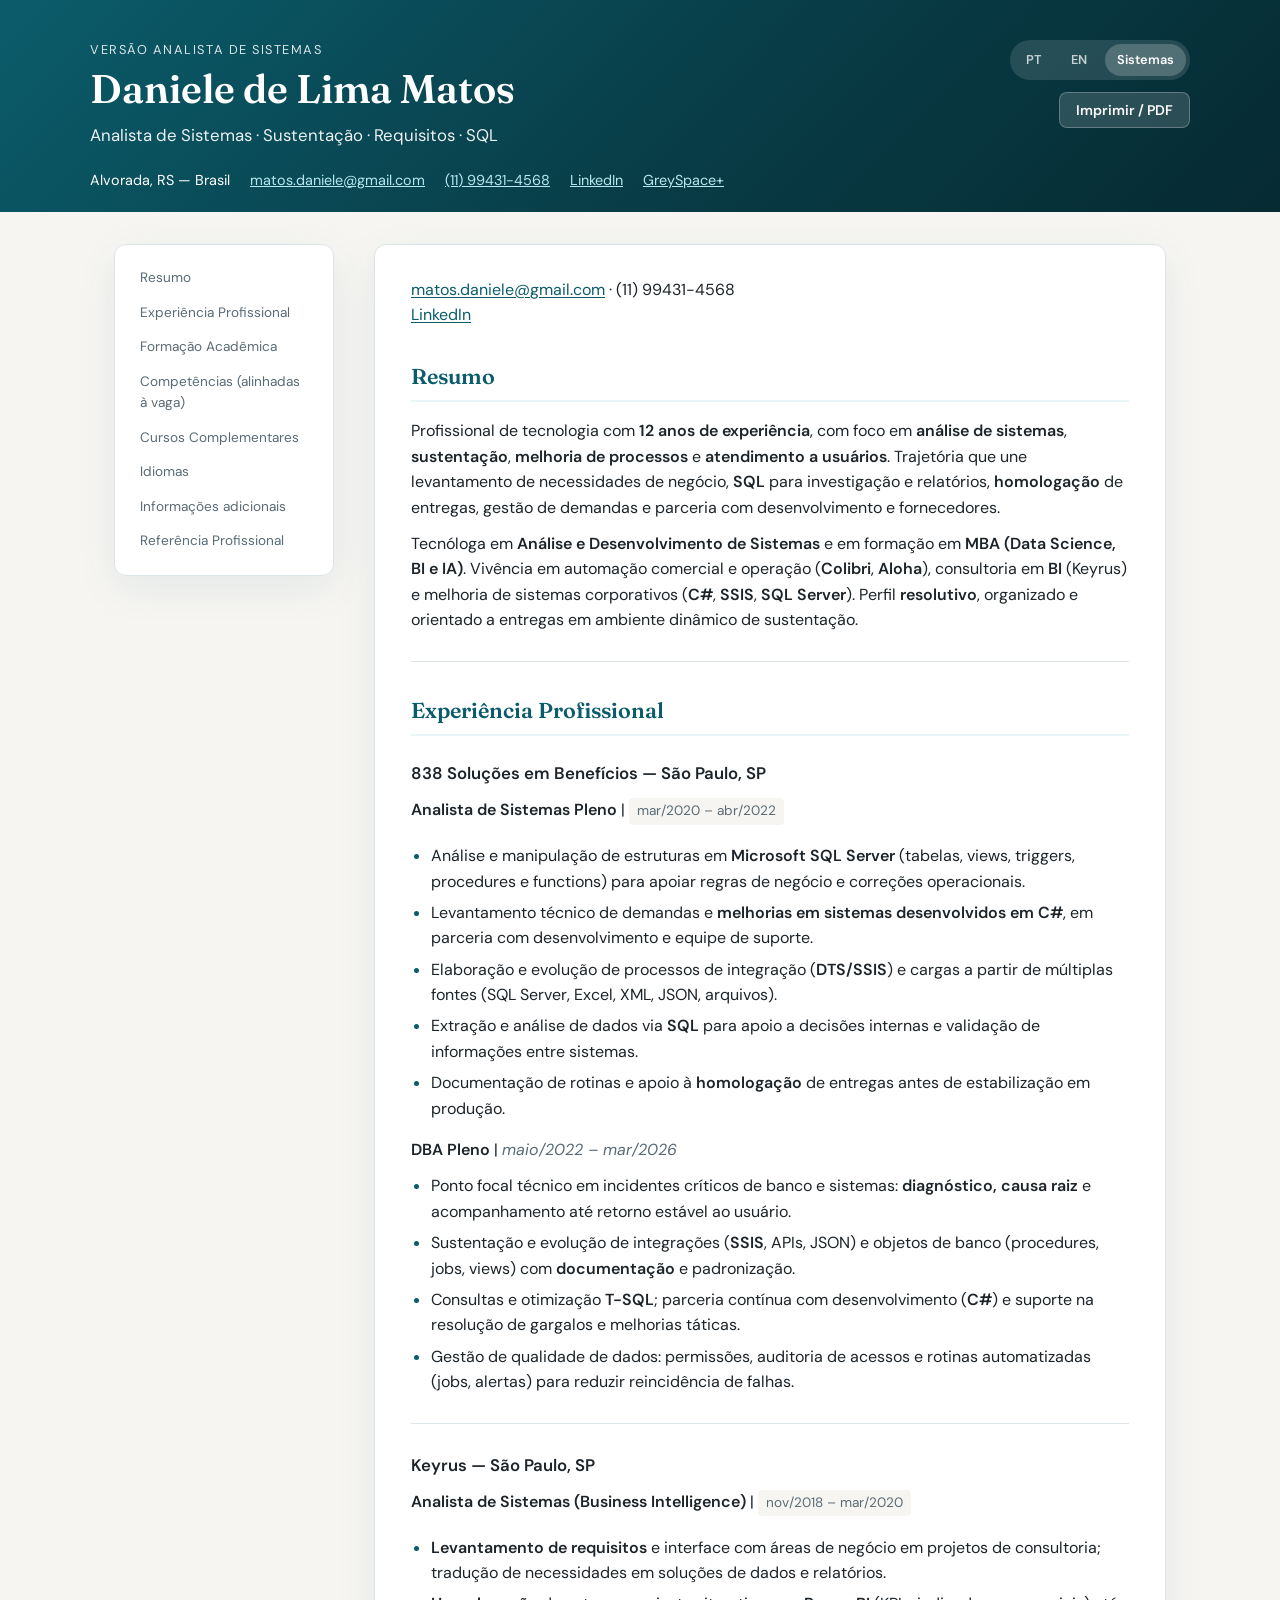
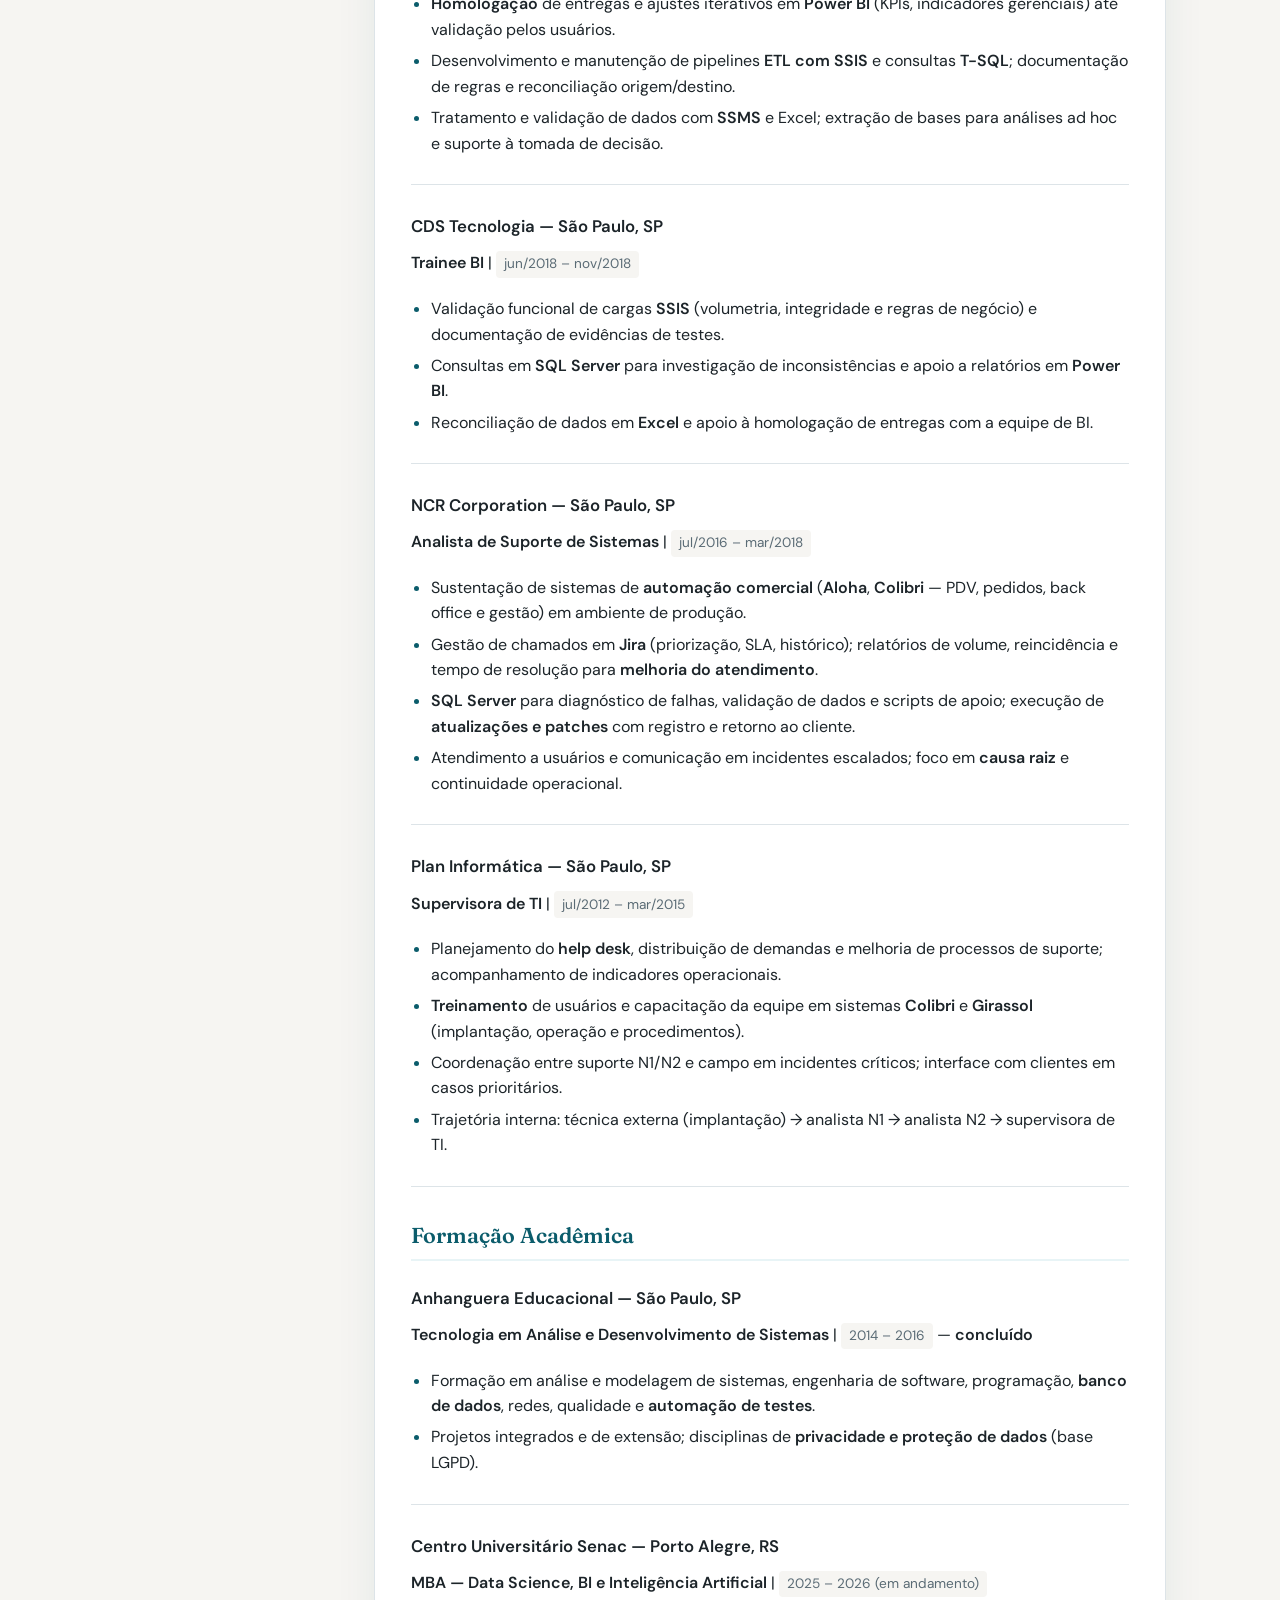
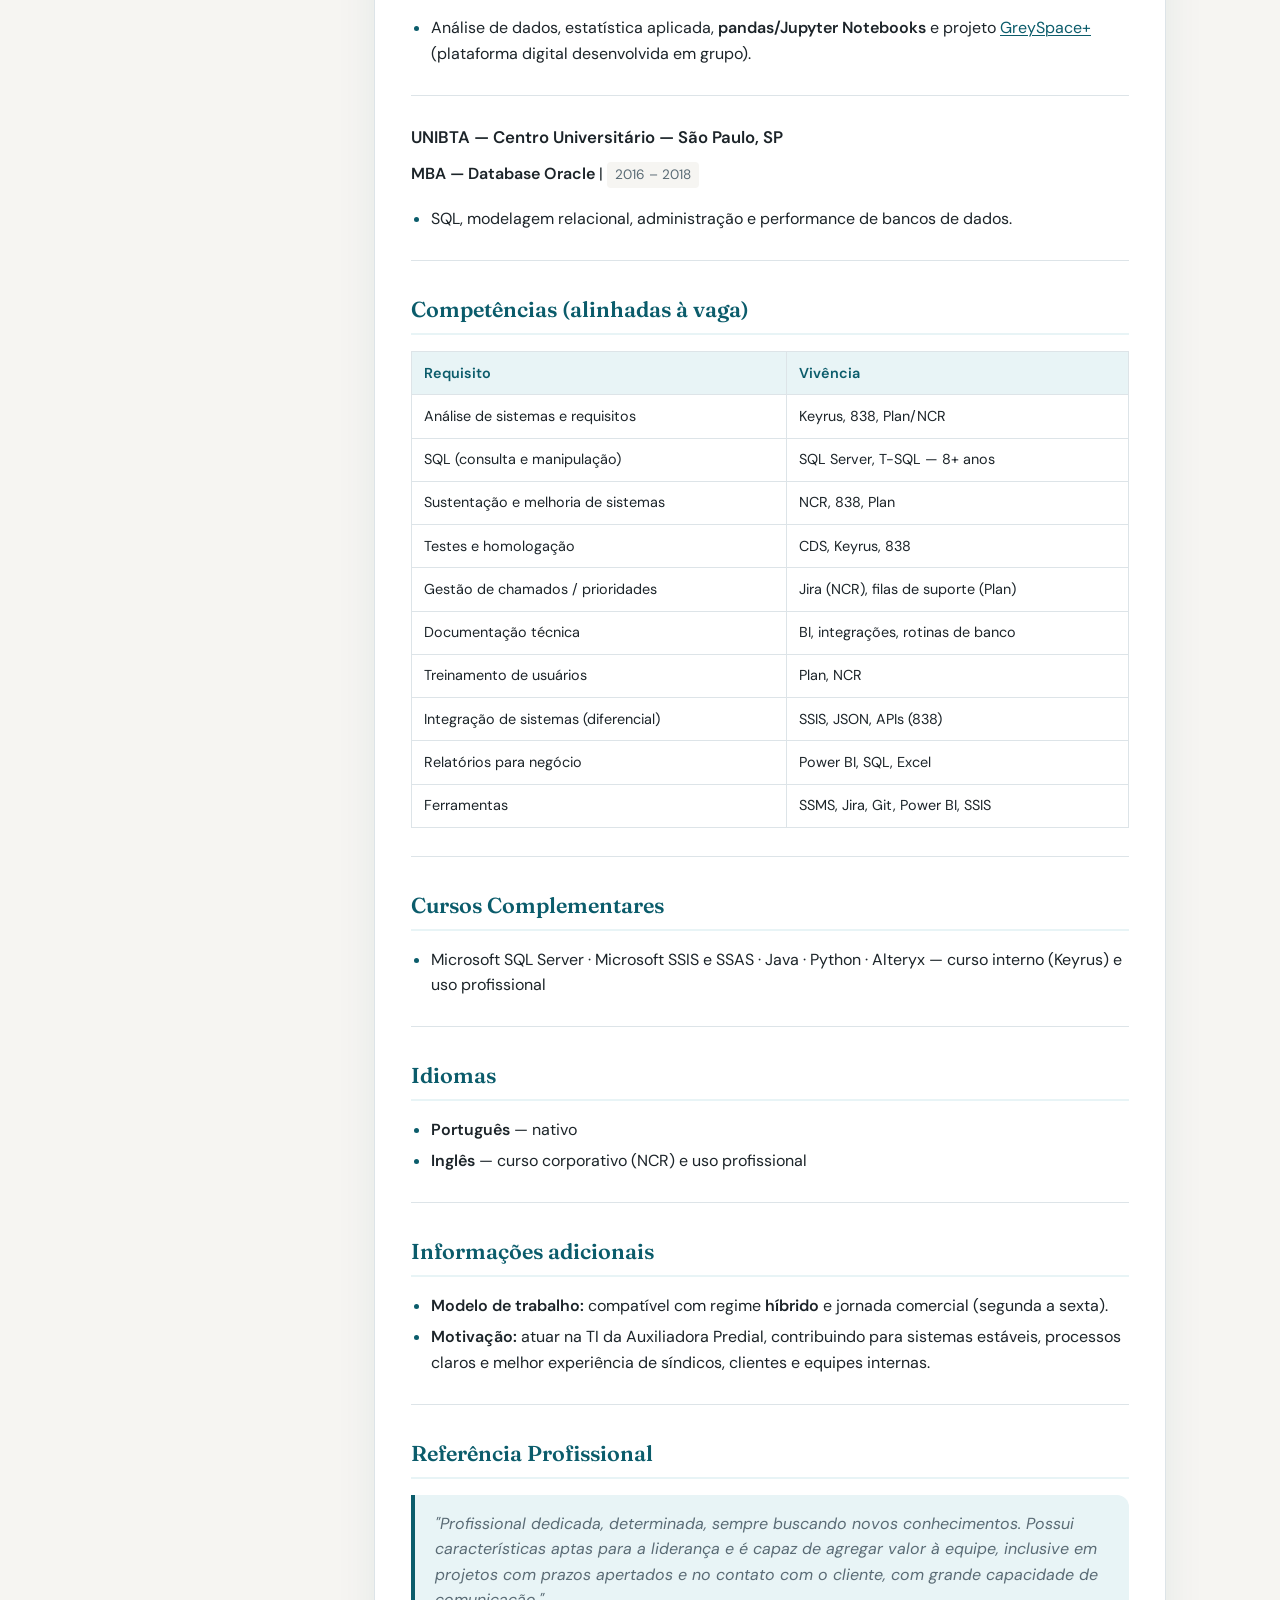
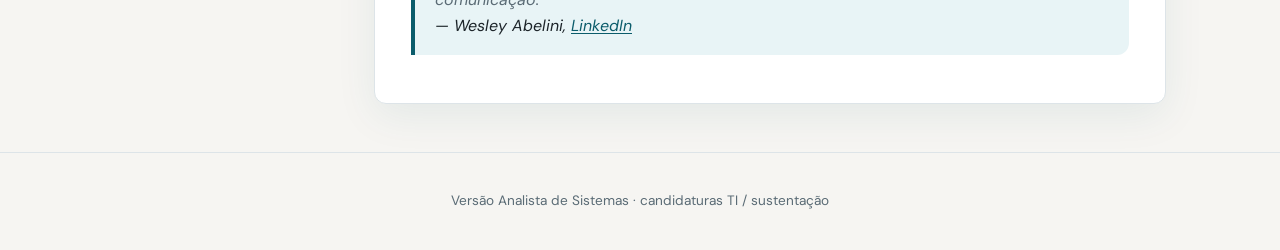
==== analista-sistemas.html @ 47ffbc50 "alteração pasta index.html" ====
<!DOCTYPE html>
<html lang="pt-BR">
<head>
  <meta charset="utf-8">
  <meta name="viewport" content="width=device-width, initial-scale=1">
  <meta name="description" content="Currículo focado em Analista de Sistemas — Daniele de Lima Matos.">
  <title>Daniele de Lima Matos — Analista de Sistemas</title>
  <link rel="preconnect" href="https://fonts.googleapis.com">
  <link rel="preconnect" href="https://fonts.gstatic.com" crossorigin>
  <link href="https://fonts.googleapis.com/css2?family=DM+Sans:ital,opsz,wght@0,9..40,400;0,9..40,500;0,9..40,600;0,9..40,700;1,9..40,400&family=Fraunces:opsz,wght@9..144,600&display=swap" rel="stylesheet">
  <link rel="stylesheet" href="css/style.css">
</head>
<body>
  <a class="skip-link" href="#conteudo">Ir para o conteúdo</a>

  <header class="site-header">
    <div class="header-inner">
      <div class="brand">
        <p class="eyebrow">Versão Analista de Sistemas</p>
        <h1 class="name">Daniele de Lima Matos</h1>
        <p class="tagline">Analista de Sistemas · Sustentação · Requisitos · SQL</p>
      </div>
      <div class="header-actions">
        <nav class="lang-nav" aria-label="Idioma">
          <a href="index.html" class="lang-link ">PT</a>
          <a href="en.html" class="lang-link ">EN</a>
          <a href="analista-sistemas.html" class="lang-link is-active">Sistemas</a>
        </nav>
        <button type="button" class="btn btn-ghost" onclick="window.print()" aria-label="Imprimir currículo">
          Imprimir / PDF
        </button>
      </div>
    </div>
    <div class="contact-bar">
      <span>Alvorada, RS — Brasil</span>
      <a href="mailto:matos.daniele@gmail.com">matos.daniele@gmail.com</a>
      <a href="tel:+5511994314568">(11) 99431-4568</a>
      <a href="https://www.linkedin.com/in/daniele-de-lima-matos/" target="_blank" rel="noopener noreferrer">LinkedIn</a>
      <a href="https://greyspaceplus.com.br/" target="_blank" rel="noopener noreferrer">GreySpace+</a>
    </div>
  </header>

  <div class="layout">
    <aside class="sidebar" aria-label="Índice">
      <nav class="toc" id="toc"></nav>
    </aside>
    <main id="conteudo" class="content prose">
<a href="mailto:matos.daniele@gmail.com"><span>matos.daniele@gmail.com</span></a> · (11) 99431-4568<br />
<a href="https://www.linkedin.com/in/daniele-de-lima-matos/">LinkedIn</a></p>
<h2 id="resumo">Resumo</h2>
<p>Profissional de tecnologia com <strong>12 anos de experiência</strong>, com foco em <strong>análise de sistemas</strong>, <strong>sustentação</strong>, <strong>melhoria de processos</strong> e <strong>atendimento a usuários</strong>. Trajetória que une levantamento de necessidades de negócio, <strong>SQL</strong> para investigação e relatórios, <strong>homologação</strong> de entregas, gestão de demandas e parceria com desenvolvimento e fornecedores.</p>
<p>Tecnóloga em <strong>Análise e Desenvolvimento de Sistemas</strong> e em formação em <strong>MBA (Data Science, BI e IA)</strong>. Vivência em automação comercial e operação (<strong>Colibri</strong>, <strong>Aloha</strong>), consultoria em <strong>BI</strong> (Keyrus) e melhoria de sistemas corporativos (<strong>C#</strong>, <strong>SSIS</strong>, <strong>SQL Server</strong>). Perfil <strong>resolutivo</strong>, organizado e orientado a entregas em ambiente dinâmico de sustentação.</p>
<hr />
<h2 id="experiência-profissional">Experiência Profissional</h2>
<h3 id="838-soluções-em-benefícios--são-paulo-sp">838 Soluções em Benefícios — São Paulo, SP</h3>
<p><strong>Analista de Sistemas Pleno</strong> | <em>mar/2020 – abr/2022</em></p>
<ul>
<li>Análise e manipulação de estruturas em <strong>Microsoft SQL Server</strong> (tabelas, views, triggers, procedures e functions) para apoiar regras de negócio e correções operacionais.</li>
<li>Levantamento técnico de demandas e <strong>melhorias em sistemas desenvolvidos em C#</strong>, em parceria com desenvolvimento e equipe de suporte.</li>
<li>Elaboração e evolução de processos de integração (<strong>DTS/SSIS</strong>) e cargas a partir de múltiplas fontes (SQL Server, Excel, XML, JSON, arquivos).</li>
<li>Extração e análise de dados via <strong>SQL</strong> para apoio a decisões internas e validação de informações entre sistemas.</li>
<li>Documentação de rotinas e apoio à <strong>homologação</strong> de entregas antes de estabilização em produção.</li>
</ul>
<p><strong>DBA Pleno</strong> | <em>maio/2022 – mar/2026</em></p>
<ul>
<li>Ponto focal técnico em incidentes críticos de banco e sistemas: <strong>diagnóstico, causa raiz</strong> e acompanhamento até retorno estável ao usuário.</li>
<li>Sustentação e evolução de integrações (<strong>SSIS</strong>, APIs, JSON) e objetos de banco (procedures, jobs, views) com <strong>documentação</strong> e padronização.</li>
<li>Consultas e otimização <strong>T-SQL</strong>; parceria contínua com desenvolvimento (<strong>C#</strong>) e suporte na resolução de gargalos e melhorias táticas.</li>
<li>Gestão de qualidade de dados: permissões, auditoria de acessos e rotinas automatizadas (jobs, alertas) para reduzir reincidência de falhas.</li>
</ul>
<hr />
<h3 id="keyrus--são-paulo-sp">Keyrus — São Paulo, SP</h3>
<p><strong>Analista de Sistemas (Business Intelligence)</strong> | <em>nov/2018 – mar/2020</em></p>
<ul>
<li><strong>Levantamento de requisitos</strong> e interface com áreas de negócio em projetos de consultoria; tradução de necessidades em soluções de dados e relatórios.</li>
<li><strong>Homologação</strong> de entregas e ajustes iterativos em <strong>Power BI</strong> (KPIs, indicadores gerenciais) até validação pelos usuários.</li>
<li>Desenvolvimento e manutenção de pipelines <strong>ETL com SSIS</strong> e consultas <strong>T-SQL</strong>; documentação de regras e reconciliação origem/destino.</li>
<li>Tratamento e validação de dados com <strong>SSMS</strong> e Excel; extração de bases para análises ad hoc e suporte à tomada de decisão.</li>
</ul>
<hr />
<h3 id="cds-tecnologia--são-paulo-sp">CDS Tecnologia — São Paulo, SP</h3>
<p><strong>Trainee BI</strong> | <em>jun/2018 – nov/2018</em></p>
<ul>
<li>Validação funcional de cargas <strong>SSIS</strong> (volumetria, integridade e regras de negócio) e documentação de evidências de testes.</li>
<li>Consultas em <strong>SQL Server</strong> para investigação de inconsistências e apoio a relatórios em <strong>Power BI</strong>.</li>
<li>Reconciliação de dados em <strong>Excel</strong> e apoio à homologação de entregas com a equipe de BI.</li>
</ul>
<hr />
<h3 id="ncr-corporation--são-paulo-sp">NCR Corporation — São Paulo, SP</h3>
<p><strong>Analista de Suporte de Sistemas</strong> | <em>jul/2016 – mar/2018</em></p>
<ul>
<li>Sustentação de sistemas de <strong>automação comercial</strong> (<strong>Aloha</strong>, <strong>Colibri</strong> — PDV, pedidos, back office e gestão) em ambiente de produção.</li>
<li>Gestão de chamados em <strong>Jira</strong> (priorização, SLA, histórico); relatórios de volume, reincidência e tempo de resolução para <strong>melhoria do atendimento</strong>.</li>
<li><strong>SQL Server</strong> para diagnóstico de falhas, validação de dados e scripts de apoio; execução de <strong>atualizações e patches</strong> com registro e retorno ao cliente.</li>
<li>Atendimento a usuários e comunicação em incidentes escalados; foco em <strong>causa raiz</strong> e continuidade operacional.</li>
</ul>
<hr />
<h3 id="plan-informática--são-paulo-sp">Plan Informática — São Paulo, SP</h3>
<p><strong>Supervisora de TI</strong> | <em>jul/2012 – mar/2015</em></p>
<ul>
<li>Planejamento do <strong>help desk</strong>, distribuição de demandas e melhoria de processos de suporte; acompanhamento de indicadores operacionais.</li>
<li><strong>Treinamento</strong> de usuários e capacitação da equipe em sistemas <strong>Colibri</strong> e <strong>Girassol</strong> (implantação, operação e procedimentos).</li>
<li>Coordenação entre suporte N1/N2 e campo em incidentes críticos; interface com clientes em casos prioritários.</li>
<li>Trajetória interna: técnica externa (implantação) → analista N1 → analista N2 → supervisora de TI.</li>
</ul>
<hr />
<h2 id="formação-acadêmica">Formação Acadêmica</h2>
<h3 id="anhanguera-educacional--são-paulo-sp">Anhanguera Educacional — São Paulo, SP</h3>
<p><strong>Tecnologia em Análise e Desenvolvimento de Sistemas</strong> | <em>2014 – 2016</em> — <strong>concluído</strong></p>
<ul>
<li>Formação em análise e modelagem de sistemas, engenharia de software, programação, <strong>banco de dados</strong>, redes, qualidade e <strong>automação de testes</strong>.</li>
<li>Projetos integrados e de extensão; disciplinas de <strong>privacidade e proteção de dados</strong> (base LGPD).</li>
</ul>
<hr />
<h3 id="centro-universitário-senac--porto-alegre-rs">Centro Universitário Senac — Porto Alegre, RS</h3>
<p><strong>MBA — Data Science, BI e Inteligência Artificial</strong> | <em>2025 – 2026 (em andamento)</em></p>
<ul>
<li>Análise de dados, estatística aplicada, <strong>pandas/Jupyter Notebooks</strong> e projeto <a href="https://greyspaceplus.com.br/">GreySpace+</a> (plataforma digital desenvolvida em grupo).</li>
</ul>
<hr />
<h3 id="unibta--centro-universitário--são-paulo-sp">UNIBTA — Centro Universitário — São Paulo, SP</h3>
<p><strong>MBA — Database Oracle</strong> | <em>2016 – 2018</em></p>
<ul>
<li>SQL, modelagem relacional, administração e performance de bancos de dados.</li>
</ul>
<hr />
<h2 id="competências-alinhadas-à-vaga">Competências (alinhadas à vaga)</h2>
<table>
<thead>
<tr>
<th>Requisito</th>
<th>Vivência</th>
</tr>
</thead>
<tbody>
<tr>
<td>Análise de sistemas e requisitos</td>
<td>Keyrus, 838, Plan/NCR</td>
</tr>
<tr>
<td>SQL (consulta e manipulação)</td>
<td>SQL Server, T-SQL — 8+ anos</td>
</tr>
<tr>
<td>Sustentação e melhoria de sistemas</td>
<td>NCR, 838, Plan</td>
</tr>
<tr>
<td>Testes e homologação</td>
<td>CDS, Keyrus, 838</td>
</tr>
<tr>
<td>Gestão de chamados / prioridades</td>
<td>Jira (NCR), filas de suporte (Plan)</td>
</tr>
<tr>
<td>Documentação técnica</td>
<td>BI, integrações, rotinas de banco</td>
</tr>
<tr>
<td>Treinamento de usuários</td>
<td>Plan, NCR</td>
</tr>
<tr>
<td>Integração de sistemas (diferencial)</td>
<td>SSIS, JSON, APIs (838)</td>
</tr>
<tr>
<td>Relatórios para negócio</td>
<td>Power BI, SQL, Excel</td>
</tr>
<tr>
<td>Ferramentas</td>
<td>SSMS, Jira, Git, Power BI, SSIS</td>
</tr>
</tbody>
</table>
<hr />
<h2 id="cursos-complementares">Cursos Complementares</h2>
<ul>
<li>Microsoft SQL Server · Microsoft SSIS e SSAS · Java · Python · Alteryx — curso interno (Keyrus) e uso profissional</li>
</ul>
<hr />
<h2 id="idiomas">Idiomas</h2>
<ul>
<li><strong>Português</strong> — nativo</li>
<li><strong>Inglês</strong> — curso corporativo (NCR) e uso profissional</li>
</ul>
<hr />
<h2 id="informações-adicionais">Informações adicionais</h2>
<ul>
<li><strong>Modelo de trabalho:</strong> compatível com regime <strong>híbrido</strong> e jornada comercial (segunda a sexta).</li>
<li><strong>Motivação:</strong> atuar na TI da Auxiliadora Predial, contribuindo para sistemas estáveis, processos claros e melhor experiência de síndicos, clientes e equipes internas.</li>
</ul>
<hr />
<h2 id="referência-profissional">Referência Profissional</h2>
<blockquote>
<p><em>"Profissional dedicada, determinada, sempre buscando novos conhecimentos. Possui características aptas para a liderança e é capaz de agregar valor à equipe, inclusive em projetos com prazos apertados e no contato com o cliente, com grande capacidade de comunicação."</em><br />
— Wesley Abelini, <a href="https://www.linkedin.com/in/wesley-abelini-26553429">LinkedIn</a></p>
</blockquote>
    </main>
  </div>

  <footer class="site-footer">
    <p>Versão Analista de Sistemas · candidaturas TI / sustentação</p>
  </footer>

  <script src="js/site.js"></script>
</body>
</html>
---- css/style.css ----
:root {
  --bg: #f6f5f2;
  --surface: #ffffff;
  --text: #1c2429;
  --muted: #5a6b75;
  --accent: #0b5c6b;
  --accent-soft: #e8f4f6;
  --border: #dde4e8;
  --shadow: 0 12px 40px rgba(11, 92, 107, 0.08);
  --radius: 12px;
  --font: "DM Sans", system-ui, sans-serif;
  --font-display: "Fraunces", Georgia, serif;
}

*,
*::before,
*::after {
  box-sizing: border-box;
}

html {
  scroll-behavior: smooth;
}

body {
  margin: 0;
  font-family: var(--font);
  font-size: 1rem;
  line-height: 1.6;
  color: var(--text);
  background: var(--bg);
}

.skip-link {
  position: absolute;
  left: -9999px;
  top: 0;
  z-index: 100;
  padding: 0.5rem 1rem;
  background: var(--accent);
  color: #fff;
}

.skip-link:focus {
  left: 0;
}

/* Header */
.site-header {
  background: linear-gradient(135deg, #0b5c6b 0%, #083d47 55%, #062a32 100%);
  color: #fff;
  padding: 2.5rem 1.5rem 1.25rem;
}

.header-inner {
  max-width: 1100px;
  margin: 0 auto;
  display: flex;
  flex-wrap: wrap;
  align-items: flex-start;
  justify-content: space-between;
  gap: 1.5rem;
}

.eyebrow {
  margin: 0 0 0.35rem;
  font-size: 0.8rem;
  letter-spacing: 0.12em;
  text-transform: uppercase;
  opacity: 0.85;
}

.name {
  font-family: var(--font-display);
  font-size: clamp(1.75rem, 4vw, 2.5rem);
  font-weight: 600;
  margin: 0;
  line-height: 1.15;
}

.tagline {
  margin: 0.6rem 0 0;
  font-size: 1.05rem;
  opacity: 0.92;
  max-width: 36rem;
}

.header-actions {
  display: flex;
  flex-direction: column;
  align-items: flex-end;
  gap: 0.75rem;
}

.lang-nav {
  display: flex;
  gap: 0.35rem;
  background: rgba(255, 255, 255, 0.12);
  padding: 0.25rem;
  border-radius: 999px;
}

.lang-link {
  color: #fff;
  text-decoration: none;
  font-size: 0.8rem;
  font-weight: 600;
  padding: 0.35rem 0.75rem;
  border-radius: 999px;
  opacity: 0.75;
}

.lang-link:hover,
.lang-link.is-active {
  opacity: 1;
  background: rgba(255, 255, 255, 0.2);
}

.btn {
  font-family: inherit;
  font-size: 0.875rem;
  font-weight: 600;
  cursor: pointer;
  border-radius: 8px;
  padding: 0.5rem 1rem;
  border: none;
}

.btn-ghost {
  background: rgba(255, 255, 255, 0.15);
  color: #fff;
  border: 1px solid rgba(255, 255, 255, 0.25);
}

.btn-ghost:hover {
  background: rgba(255, 255, 255, 0.25);
}

.contact-bar {
  max-width: 1100px;
  margin: 1.25rem auto 0;
  display: flex;
  flex-wrap: wrap;
  gap: 0.5rem 1.25rem;
  font-size: 0.9rem;
}

.contact-bar a {
  color: #b8e8ef;
}

.contact-bar a:hover {
  color: #fff;
}

/* Layout */
.layout {
  max-width: 1100px;
  margin: 0 auto;
  padding: 2rem 1.5rem 3rem;
  display: grid;
  grid-template-columns: 220px 1fr;
  gap: 2.5rem;
  align-items: start;
}

.sidebar {
  position: sticky;
  top: 1.5rem;
}

.toc {
  background: var(--surface);
  border: 1px solid var(--border);
  border-radius: var(--radius);
  padding: 1rem 0.75rem;
  box-shadow: var(--shadow);
}

.toc ul {
  list-style: none;
  margin: 0;
  padding: 0;
}

.toc li {
  margin: 0;
}

.toc a {
  display: block;
  padding: 0.4rem 0.65rem;
  color: var(--muted);
  text-decoration: none;
  font-size: 0.85rem;
  border-radius: 6px;
  border-left: 3px solid transparent;
}

.toc a:hover,
.toc a.is-active {
  color: var(--accent);
  background: var(--accent-soft);
  border-left-color: var(--accent);
}

/* Content from pandoc */
.content {
  background: var(--surface);
  border: 1px solid var(--border);
  border-radius: var(--radius);
  padding: 2rem 2.25rem;
  box-shadow: var(--shadow);
}

.prose > h1:first-child {
  display: none;
}

.prose h2 {
  font-family: var(--font-display);
  font-size: 1.35rem;
  font-weight: 600;
  color: var(--accent);
  margin: 2rem 0 1rem;
  padding-bottom: 0.35rem;
  border-bottom: 2px solid var(--accent-soft);
}

.prose h2:first-child {
  margin-top: 0;
}

.prose h3 {
  font-size: 1.05rem;
  font-weight: 600;
  margin: 1.5rem 0 0.5rem;
  color: var(--text);
}

.prose p {
  margin: 0.65rem 0;
  color: var(--text);
}

.prose strong {
  font-weight: 600;
  color: var(--text);
}

.prose em {
  color: var(--muted);
}

.prose ul {
  margin: 0.5rem 0 1rem;
  padding-left: 1.25rem;
}

.prose li {
  margin: 0.35rem 0;
}

.prose li::marker {
  color: var(--accent);
}

.prose hr {
  border: none;
  border-top: 1px solid var(--border);
  margin: 1.75rem 0;
}

.prose a {
  color: var(--accent);
  text-decoration-thickness: 1px;
  text-underline-offset: 2px;
}

.prose a:hover {
  text-decoration-thickness: 2px;
}

.prose table {
  width: 100%;
  border-collapse: collapse;
  font-size: 0.9rem;
  margin: 1rem 0;
}

.prose th,
.prose td {
  border: 1px solid var(--border);
  padding: 0.6rem 0.75rem;
  text-align: left;
  vertical-align: top;
}

.prose th {
  background: var(--accent-soft);
  color: var(--accent);
  font-weight: 600;
}

.prose blockquote {
  margin: 1rem 0;
  padding: 1rem 1.25rem;
  background: var(--accent-soft);
  border-left: 4px solid var(--accent);
  border-radius: 0 var(--radius) var(--radius) 0;
  font-style: italic;
  color: var(--muted);
}

.prose blockquote p {
  margin: 0;
}

/* Experience cards — h3 after company context */
.prose h3 + p em,
.prose h3 + em {
  display: inline-block;
  font-style: normal;
  font-size: 0.85rem;
  color: var(--muted);
  background: var(--bg);
  padding: 0.15rem 0.5rem;
  border-radius: 4px;
  margin-bottom: 0.5rem;
}

.site-footer {
  text-align: center;
  padding: 1.5rem;
  font-size: 0.85rem;
  color: var(--muted);
  border-top: 1px solid var(--border);
}

@media (max-width: 860px) {
  .layout {
    grid-template-columns: 1fr;
  }

  .sidebar {
    position: static;
  }

  .toc ul {
    display: flex;
    flex-wrap: wrap;
    gap: 0.25rem;
  }

  .toc a {
    border-left: none;
    background: var(--bg);
  }
}

@media print {
  .skip-link,
  .sidebar,
  .header-actions,
  .lang-nav {
    display: none !important;
  }

  .site-header {
    background: #0b5c6b;
    -webkit-print-color-adjust: exact;
    print-color-adjust: exact;
  }

  .layout {
    display: block;
    padding: 0;
  }

  .content {
    box-shadow: none;
    border: none;
    padding: 1rem 0;
  }
}
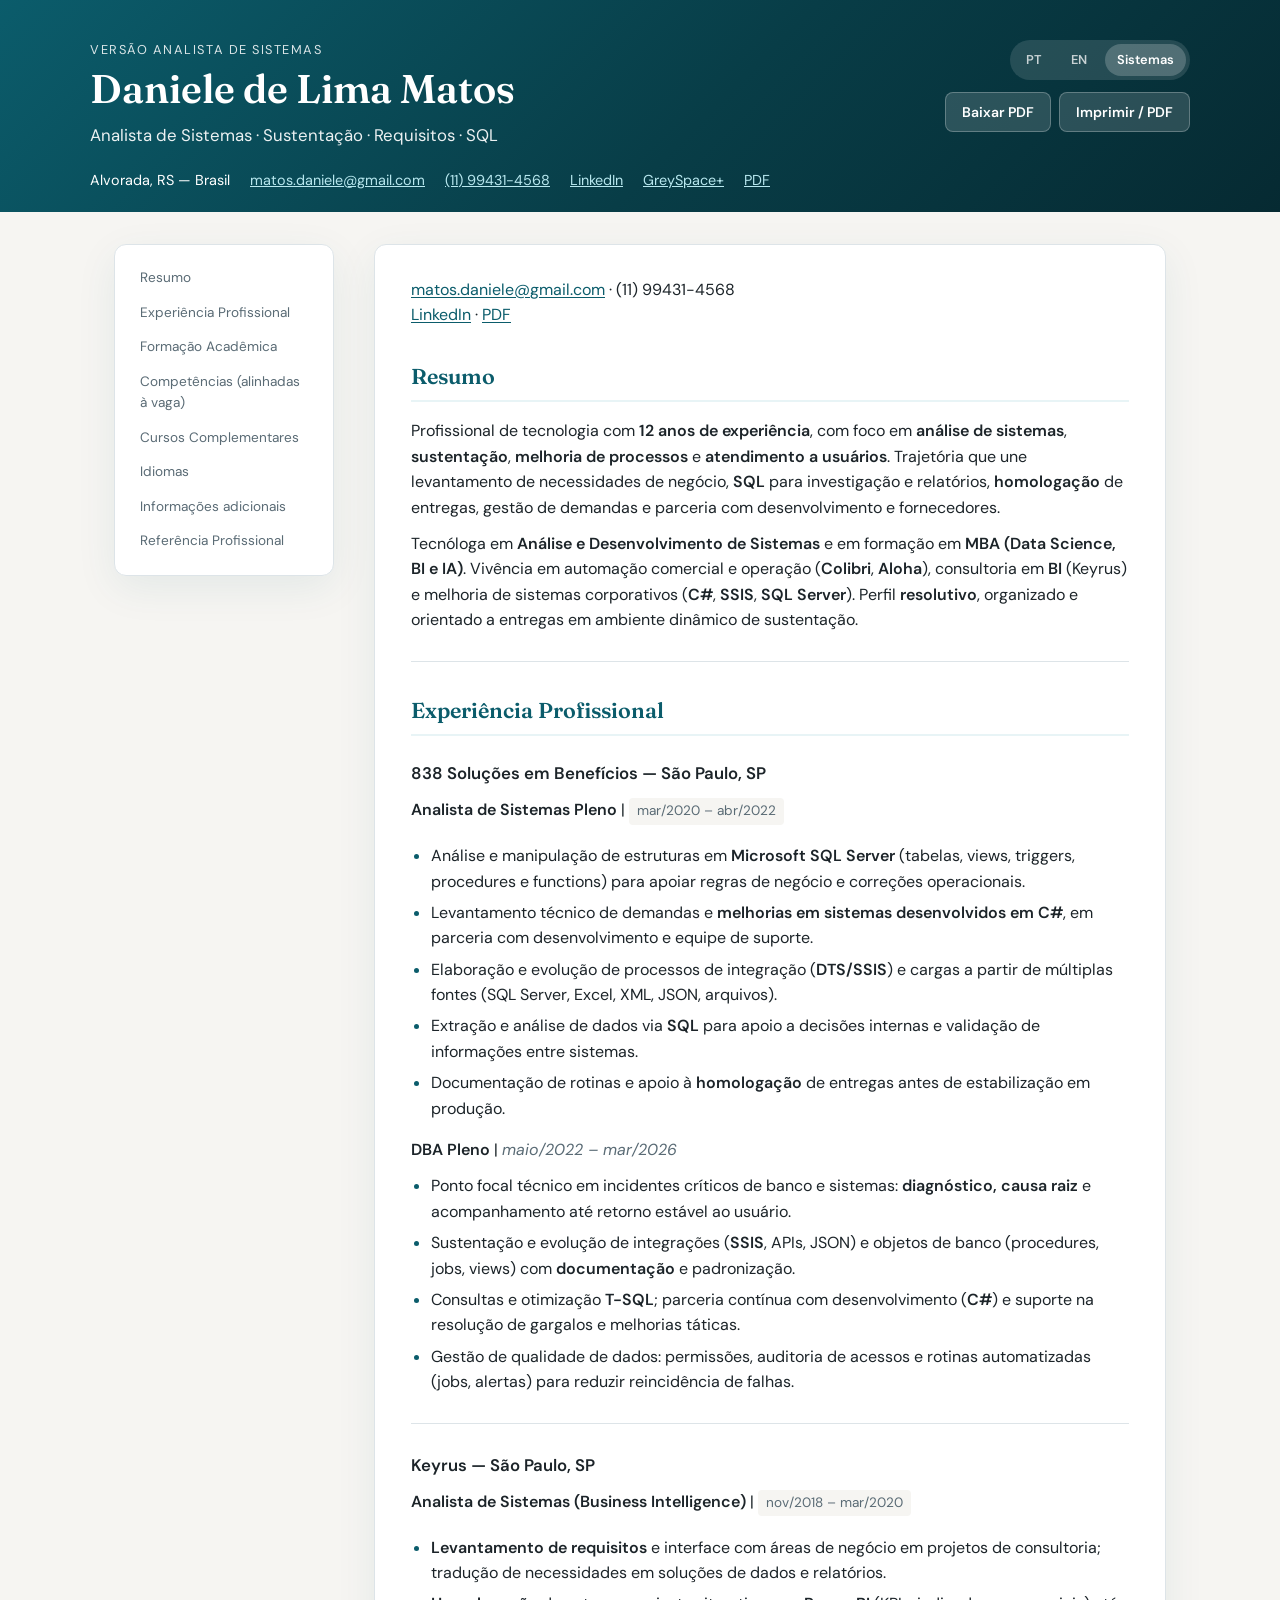
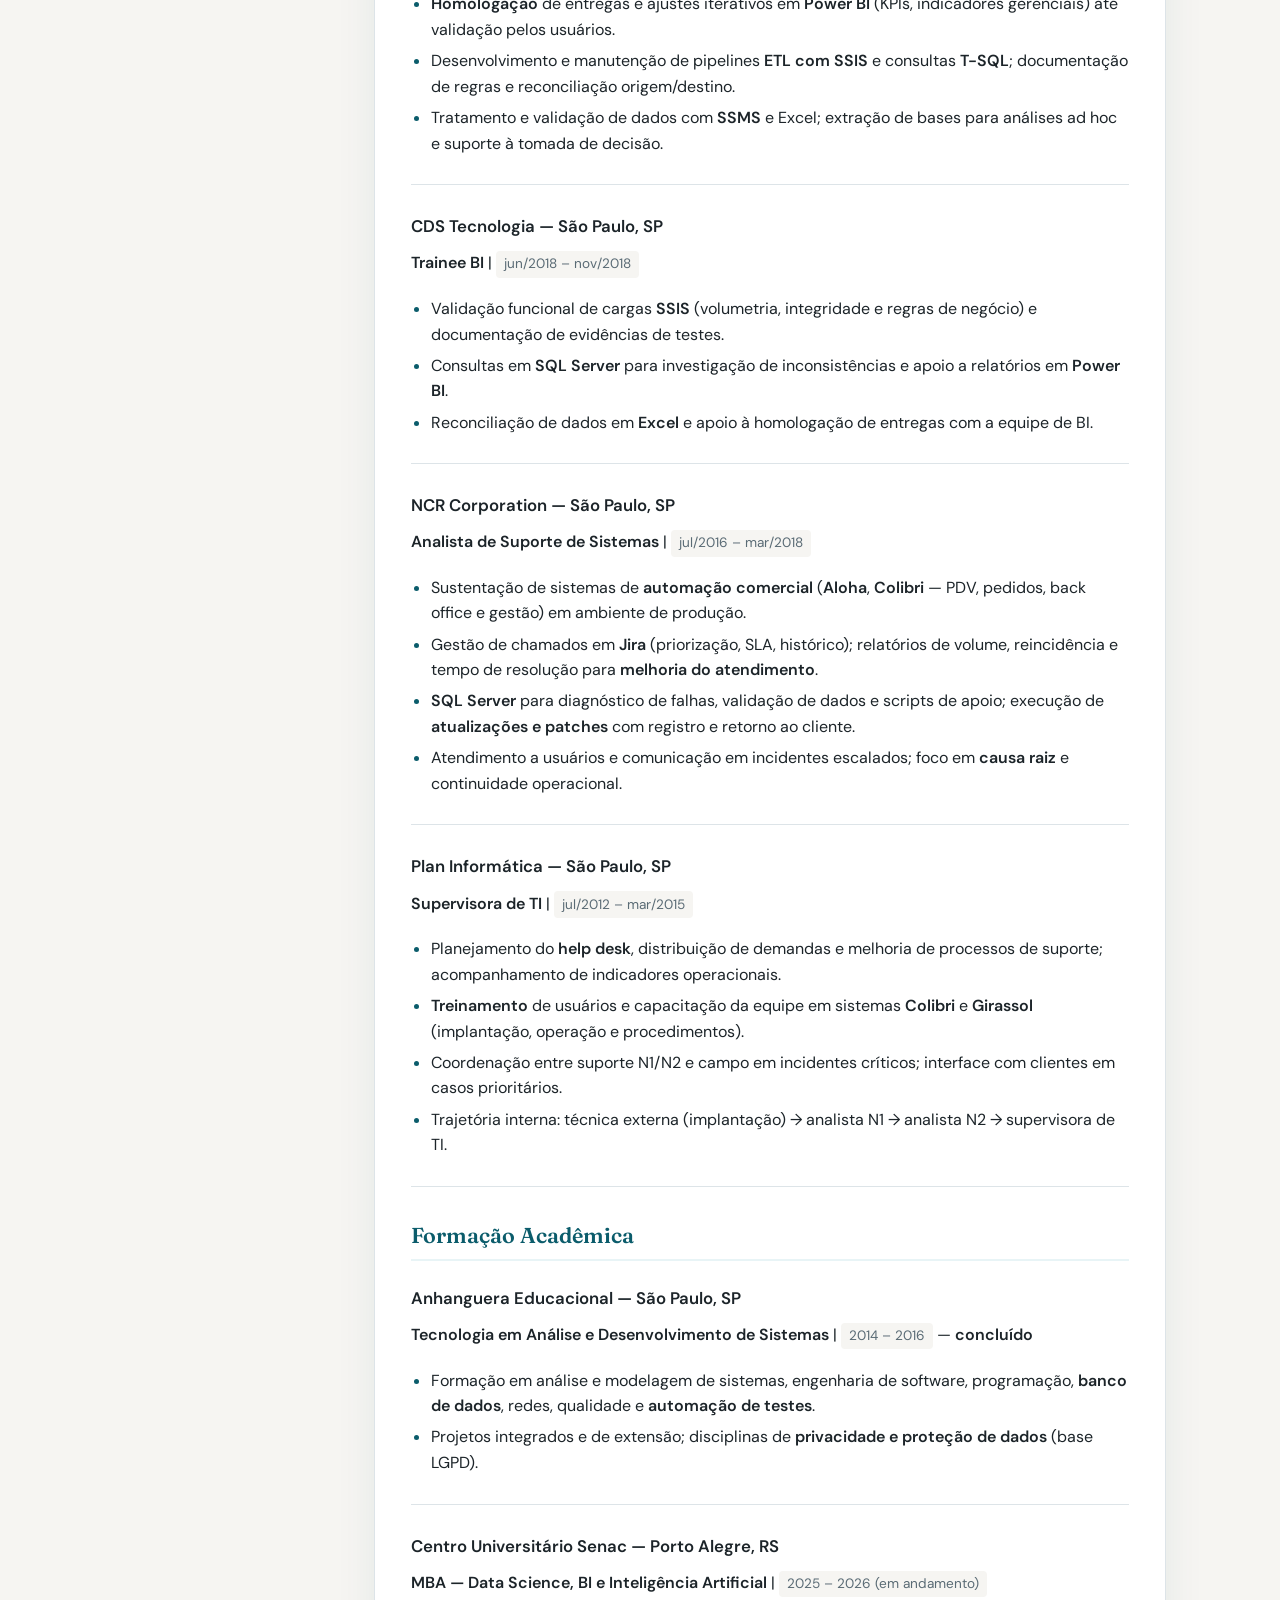
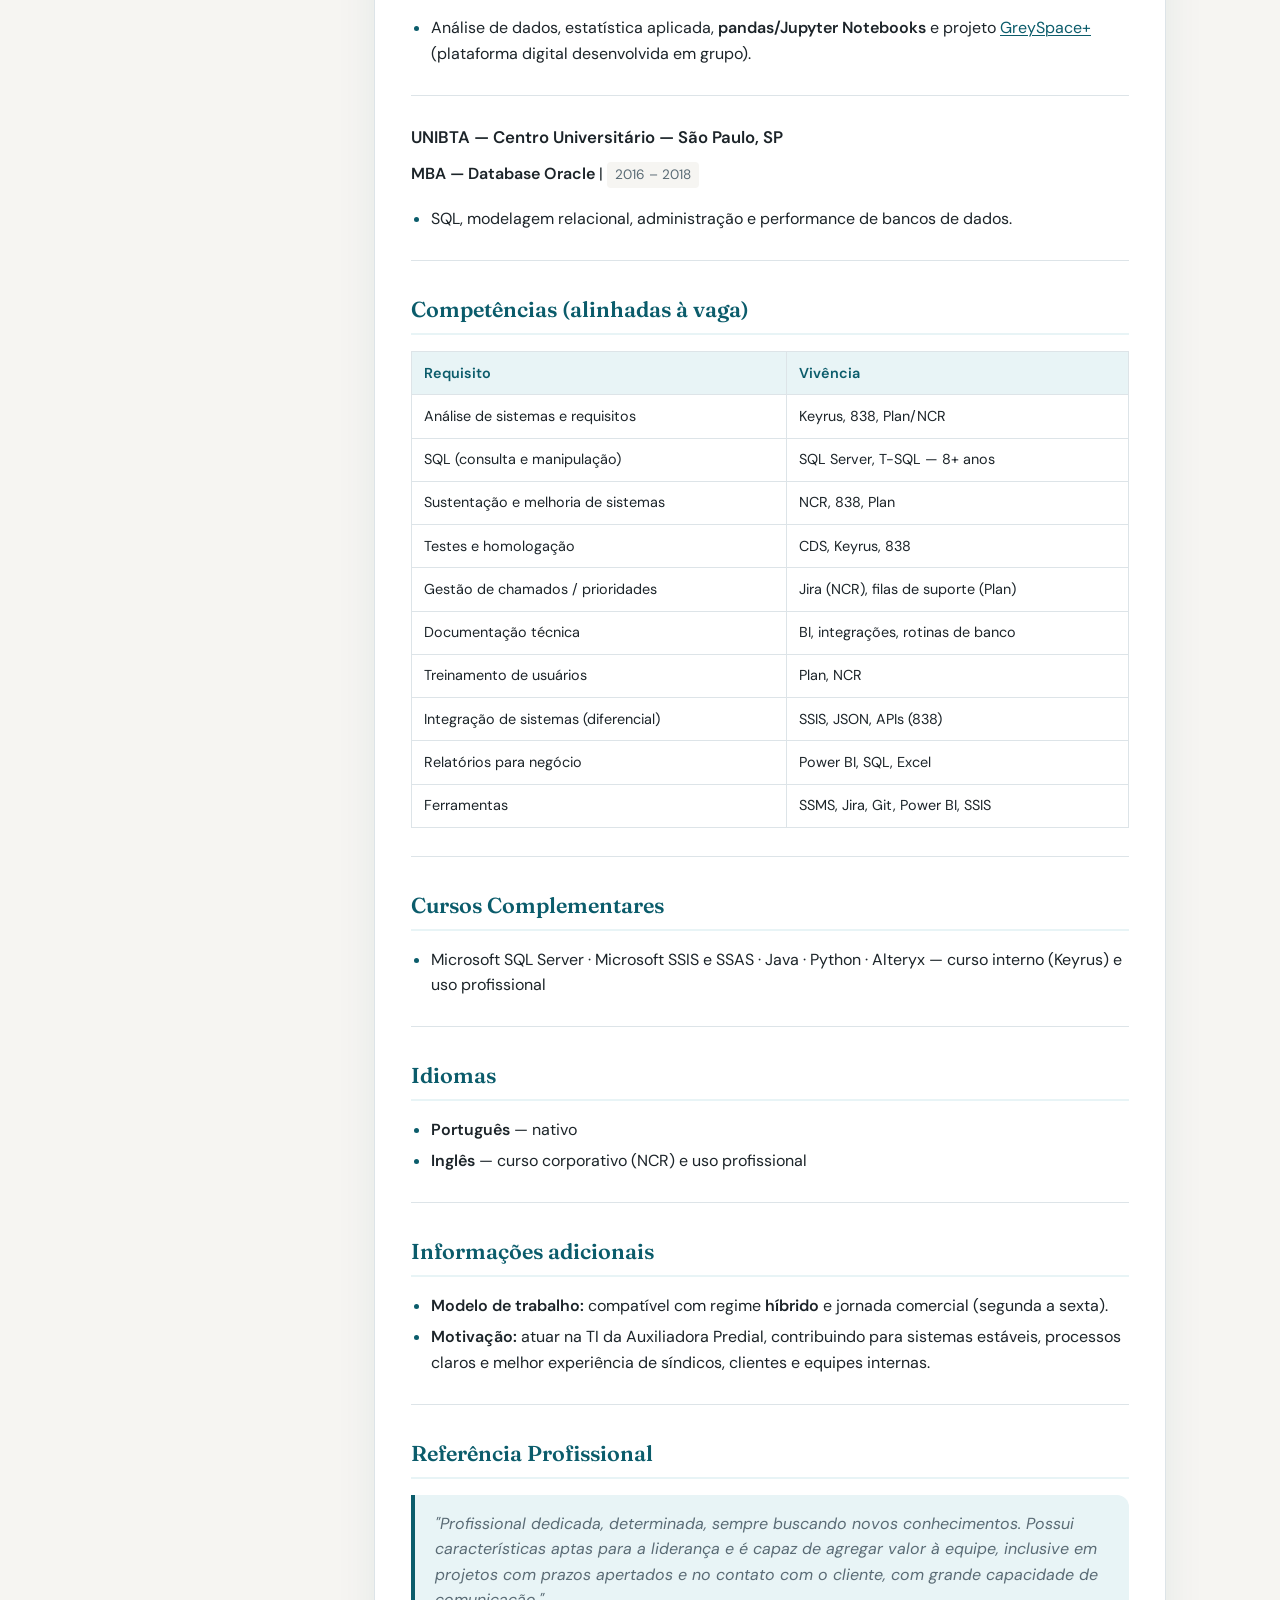
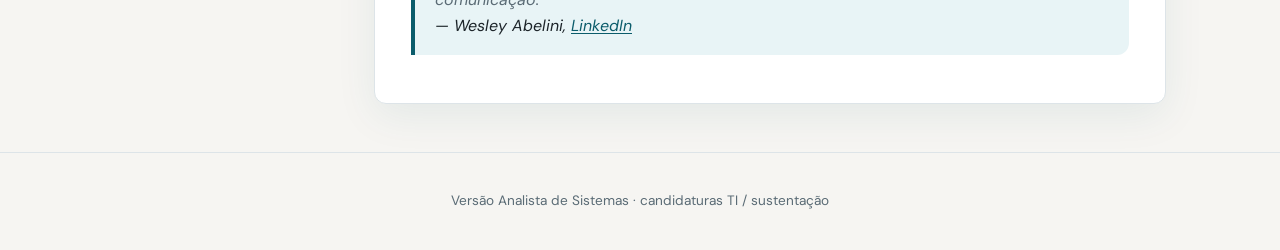
==== commit 00fdbc33: "Integra Curriculo-DanieleLM.pdf no site e nos currículos" ====
--- a/analista-sistemas.html
+++ b/analista-sistemas.html
@@ -26,9 +26,12 @@
           <a href="en.html" class="lang-link ">EN</a>
           <a href="analista-sistemas.html" class="lang-link is-active">Sistemas</a>
         </nav>
-        <button type="button" class="btn btn-ghost" onclick="window.print()" aria-label="Imprimir currículo">
-          Imprimir / PDF
-        </button>
+        <div class="header-buttons">
+          <a href="Curriculo-DanieleLM.pdf" class="btn btn-ghost" target="_blank" rel="noopener noreferrer">Baixar PDF</a>
+          <button type="button" class="btn btn-ghost" onclick="window.print()" aria-label="Imprimir currículo">
+            Imprimir / PDF
+          </button>
+        </div>
       </div>
     </div>
     <div class="contact-bar">
@@ -37,6 +40,7 @@
       <a href="tel:+5511994314568">(11) 99431-4568</a>
       <a href="https://www.linkedin.com/in/daniele-de-lima-matos/" target="_blank" rel="noopener noreferrer">LinkedIn</a>
       <a href="https://greyspaceplus.com.br/" target="_blank" rel="noopener noreferrer">GreySpace+</a>
+      <a href="Curriculo-DanieleLM.pdf" target="_blank" rel="noopener noreferrer">PDF</a>
     </div>
   </header>
 
@@ -46,7 +50,7 @@
     </aside>
     <main id="conteudo" class="content prose">
 <a href="mailto:matos.daniele@gmail.com"><span>matos.daniele@gmail.com</span></a> · (11) 99431-4568<br />
-<a href="https://www.linkedin.com/in/daniele-de-lima-matos/">LinkedIn</a></p>
+<a href="https://www.linkedin.com/in/daniele-de-lima-matos/">LinkedIn</a> · <a href="Curriculo-DanieleLM.pdf">PDF</a></p>
 <h2 id="resumo">Resumo</h2>
 <p>Profissional de tecnologia com <strong>12 anos de experiência</strong>, com foco em <strong>análise de sistemas</strong>, <strong>sustentação</strong>, <strong>melhoria de processos</strong> e <strong>atendimento a usuários</strong>. Trajetória que une levantamento de necessidades de negócio, <strong>SQL</strong> para investigação e relatórios, <strong>homologação</strong> de entregas, gestão de demandas e parceria com desenvolvimento e fornecedores.</p>
 <p>Tecnóloga em <strong>Análise e Desenvolvimento de Sistemas</strong> e em formação em <strong>MBA (Data Science, BI e IA)</strong>. Vivência em automação comercial e operação (<strong>Colibri</strong>, <strong>Aloha</strong>), consultoria em <strong>BI</strong> (Keyrus) e melhoria de sistemas corporativos (<strong>C#</strong>, <strong>SSIS</strong>, <strong>SQL Server</strong>). Perfil <strong>resolutivo</strong>, organizado e orientado a entregas em ambiente dinâmico de sustentação.</p>
--- a/css/style.css
+++ b/css/style.css
@@ -92,6 +92,19 @@
   gap: 0.75rem;
 }
 
+.header-buttons {
+  display: flex;
+  flex-wrap: wrap;
+  gap: 0.5rem;
+  justify-content: flex-end;
+}
+
+.header-buttons .btn-ghost {
+  text-decoration: none;
+  display: inline-flex;
+  align-items: center;
+}
+
 .lang-nav {
   display: flex;
   gap: 0.35rem;
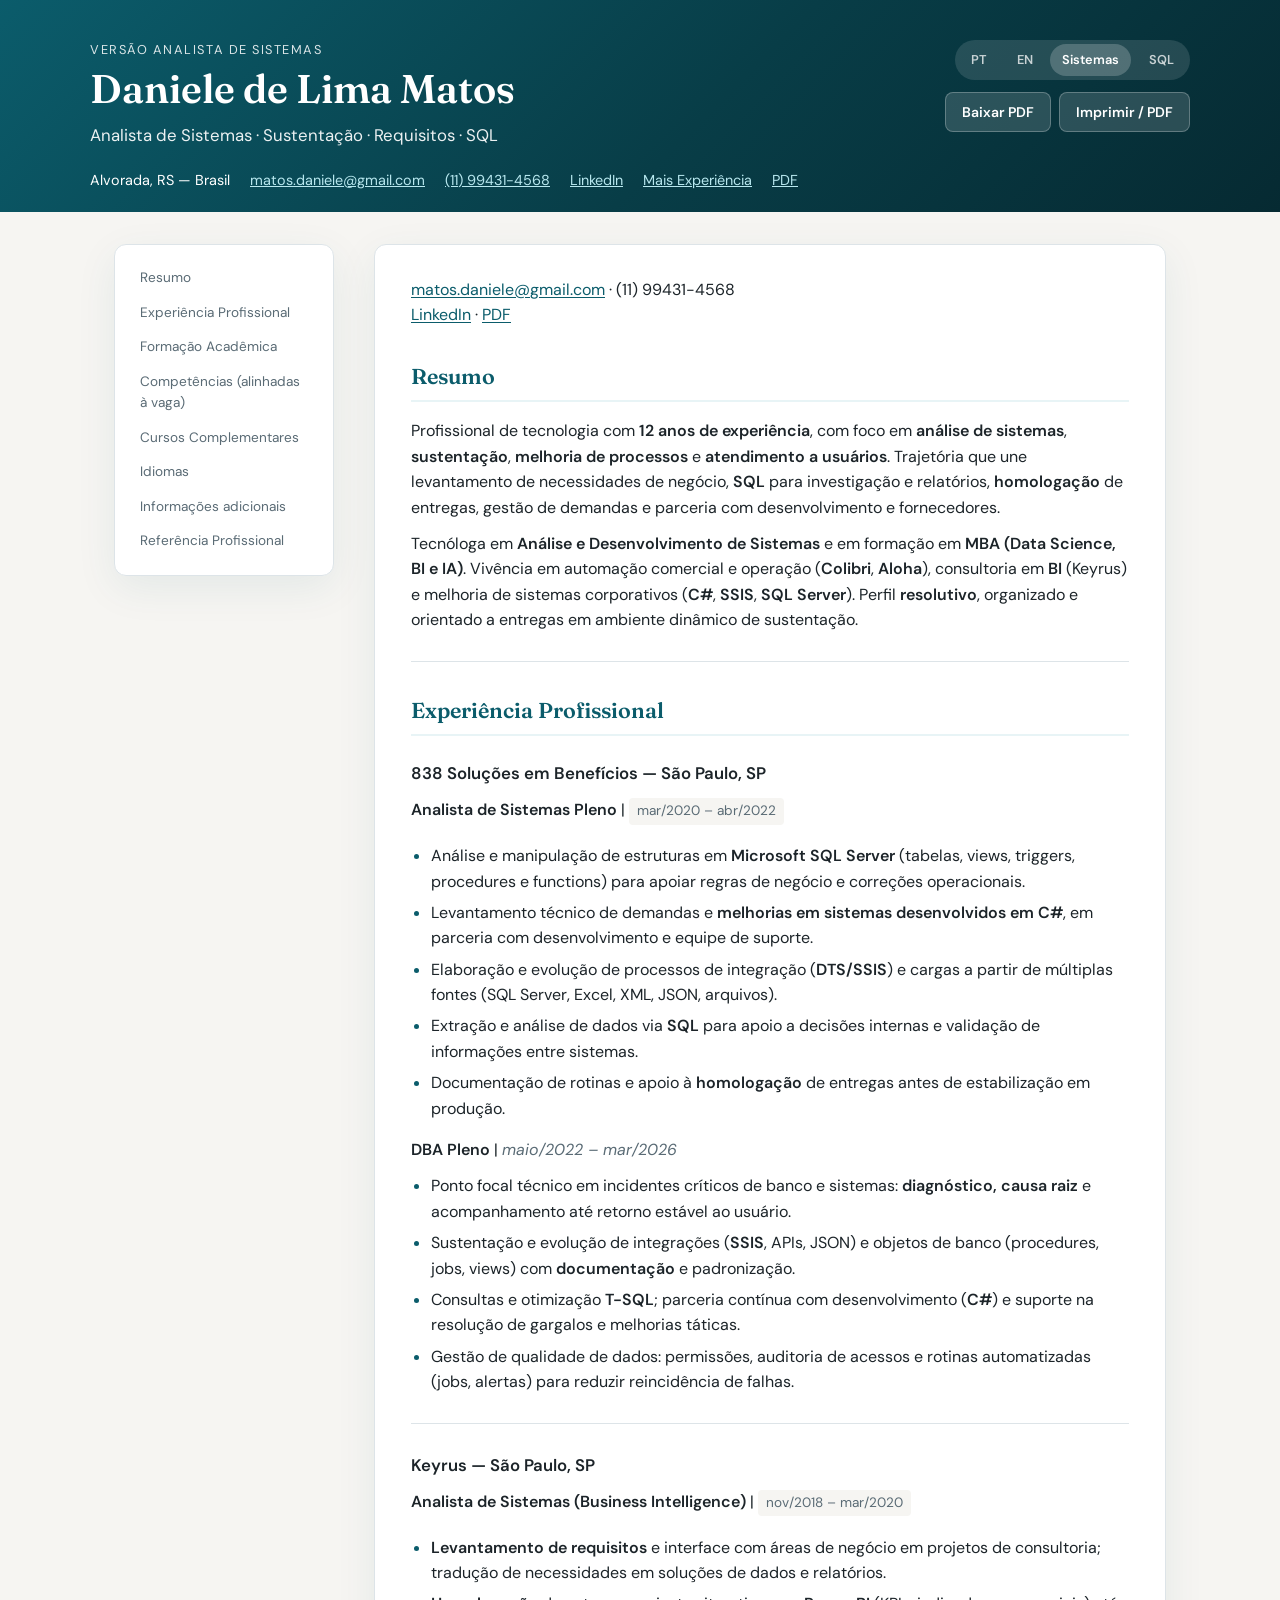
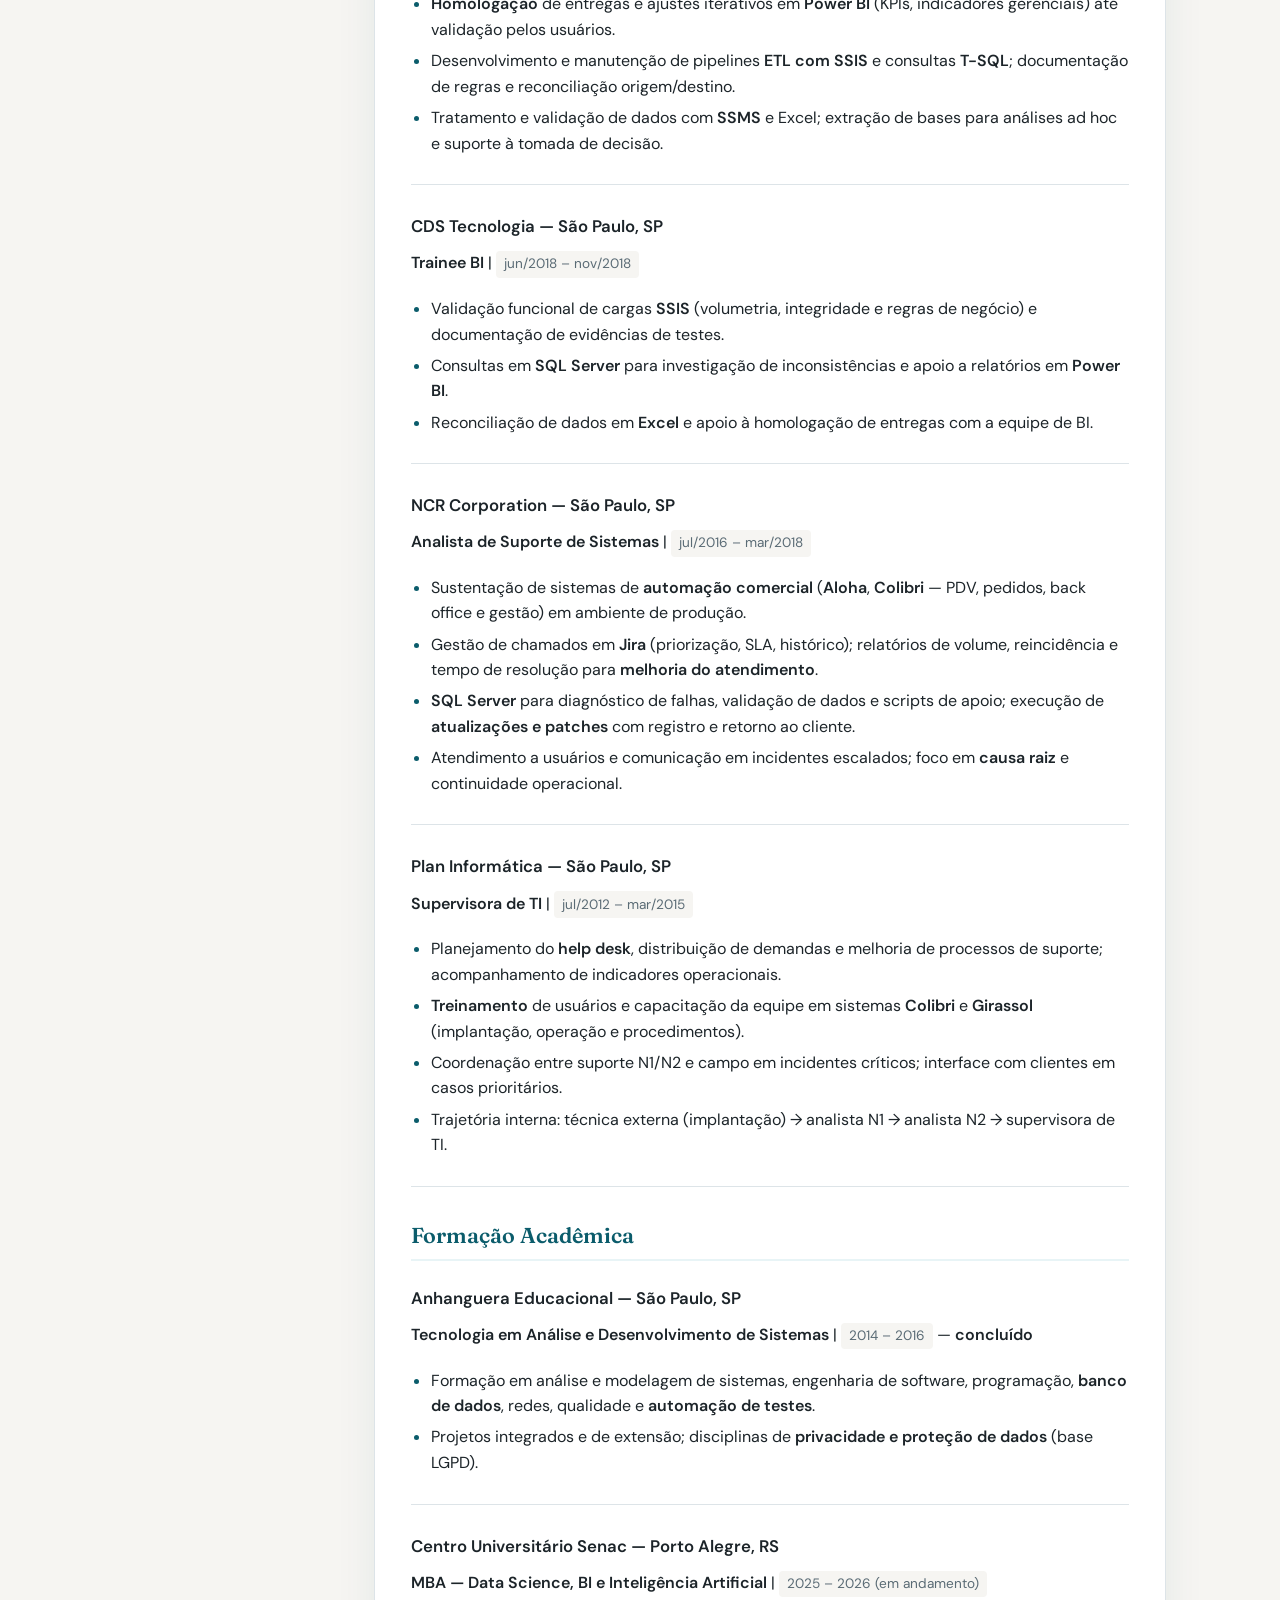
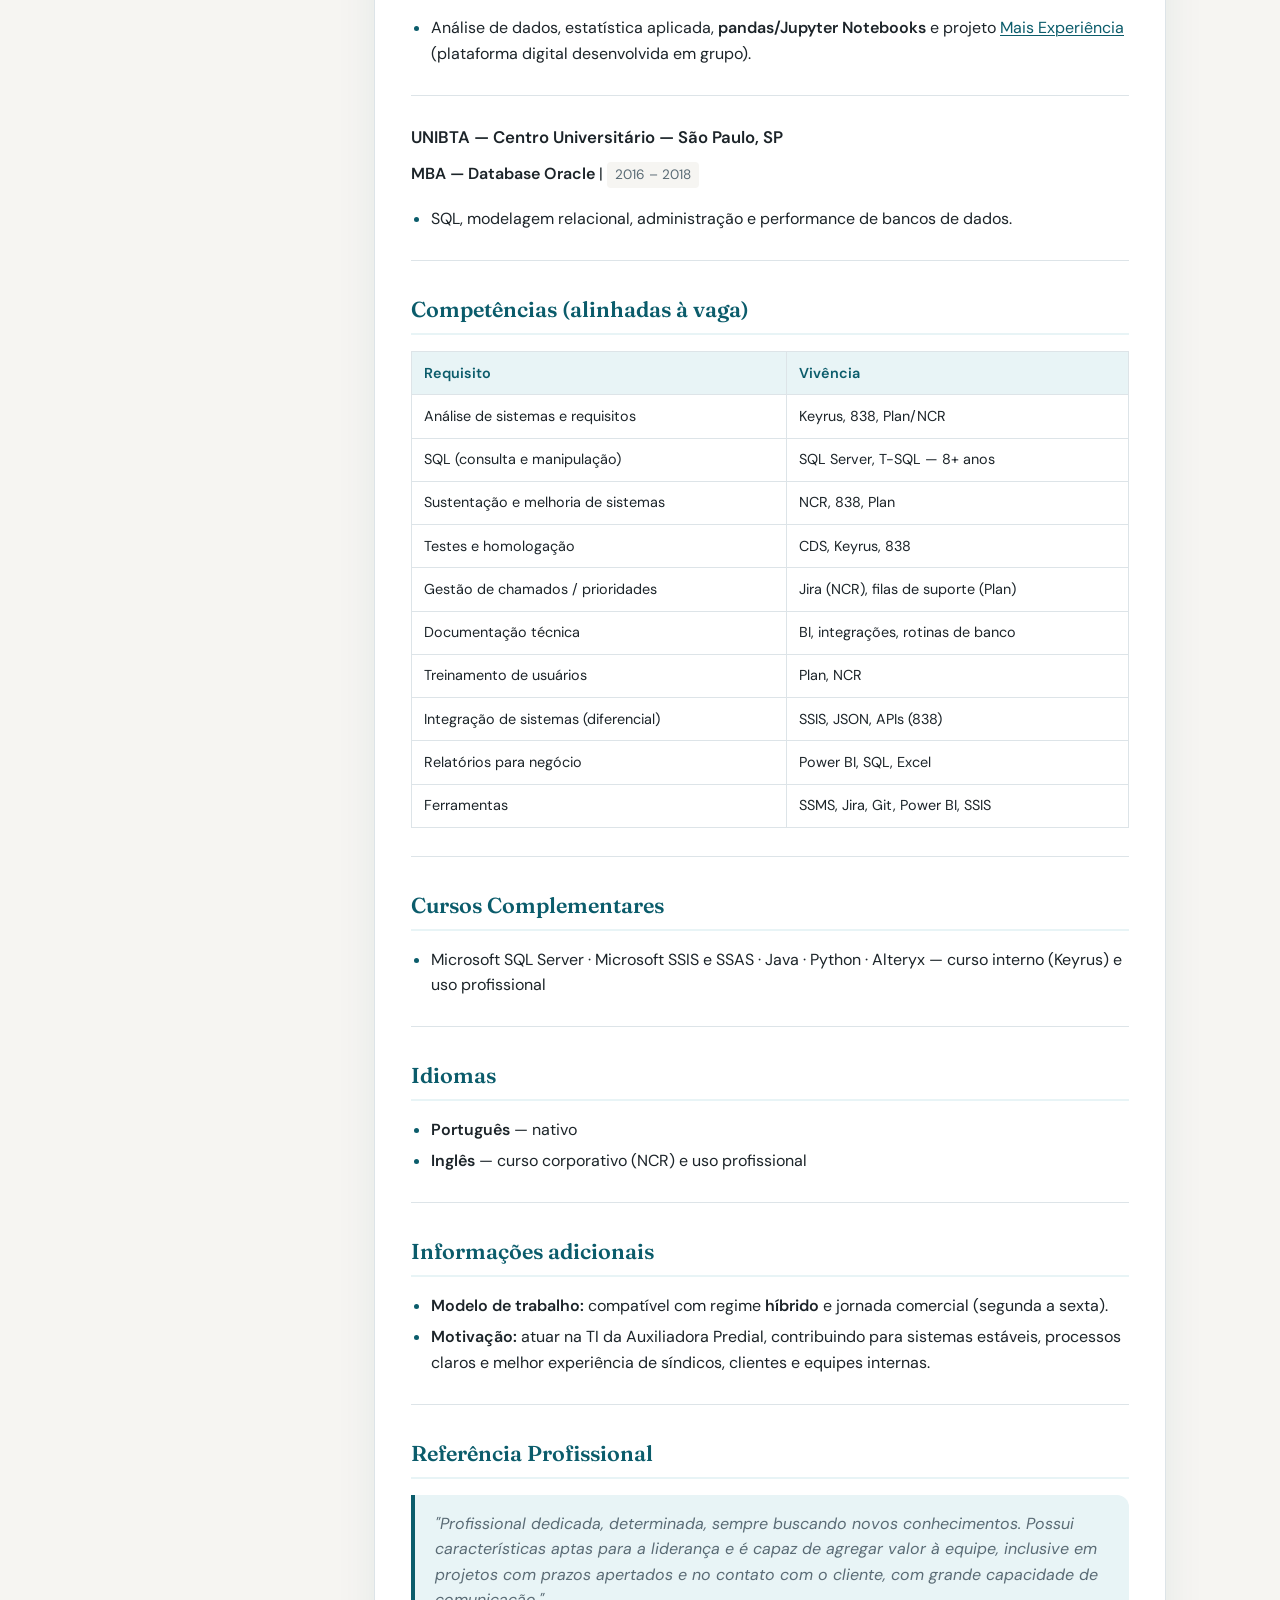
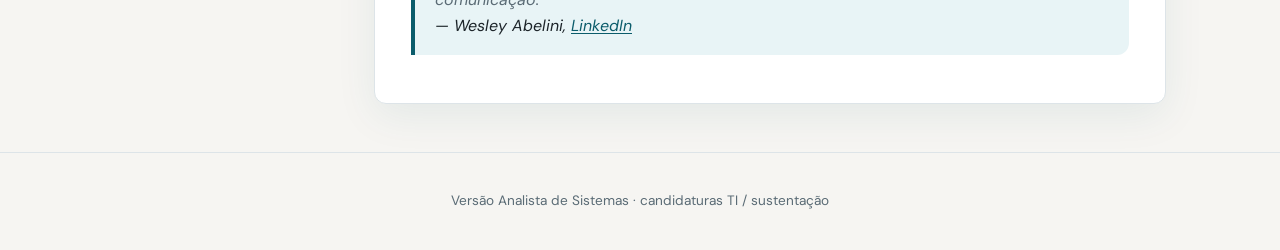
==== commit 4de236c7: "Atualiza links, versão Desenvolvedor SQL e site com múltiplas variantes. Corrige LinkedIn e projeto " ====
--- a/analista-sistemas.html
+++ b/analista-sistemas.html
@@ -25,9 +25,10 @@
           <a href="index.html" class="lang-link ">PT</a>
           <a href="en.html" class="lang-link ">EN</a>
           <a href="analista-sistemas.html" class="lang-link is-active">Sistemas</a>
+          <a href="desenvolvedor-sql.html" class="lang-link ">SQL</a>
         </nav>
         <div class="header-buttons">
-          <a href="Curriculo-DanieleLM.pdf" class="btn btn-ghost" target="_blank" rel="noopener noreferrer">Baixar PDF</a>
+          <a href="curriculo-analista-sistemas-auxiliadora.pdf" class="btn btn-ghost" target="_blank" rel="noopener noreferrer">Baixar PDF</a>
           <button type="button" class="btn btn-ghost" onclick="window.print()" aria-label="Imprimir currículo">
             Imprimir / PDF
           </button>
@@ -38,9 +39,9 @@
       <span>Alvorada, RS — Brasil</span>
       <a href="mailto:matos.daniele@gmail.com">matos.daniele@gmail.com</a>
       <a href="tel:+5511994314568">(11) 99431-4568</a>
-      <a href="https://www.linkedin.com/in/daniele-de-lima-matos/" target="_blank" rel="noopener noreferrer">LinkedIn</a>
-      <a href="https://greyspaceplus.com.br/" target="_blank" rel="noopener noreferrer">GreySpace+</a>
-      <a href="Curriculo-DanieleLM.pdf" target="_blank" rel="noopener noreferrer">PDF</a>
+      <a href="https://www.linkedin.com/in/matosdaniele/" target="_blank" rel="noopener noreferrer">LinkedIn</a>
+      <a href="https://maisexperiencia.com.br/" target="_blank" rel="noopener noreferrer">Mais Experiência</a>
+      <a href="curriculo-analista-sistemas-auxiliadora.pdf" target="_blank" rel="noopener noreferrer">PDF</a>
     </div>
   </header>
 
@@ -50,7 +51,7 @@
     </aside>
     <main id="conteudo" class="content prose">
 <a href="mailto:matos.daniele@gmail.com"><span>matos.daniele@gmail.com</span></a> · (11) 99431-4568<br />
-<a href="https://www.linkedin.com/in/daniele-de-lima-matos/">LinkedIn</a> · <a href="Curriculo-DanieleLM.pdf">PDF</a></p>
+<a href="https://www.linkedin.com/in/matosdaniele/">LinkedIn</a> · <a href="Curriculo-DanieleLM.pdf">PDF</a></p>
 <h2 id="resumo">Resumo</h2>
 <p>Profissional de tecnologia com <strong>12 anos de experiência</strong>, com foco em <strong>análise de sistemas</strong>, <strong>sustentação</strong>, <strong>melhoria de processos</strong> e <strong>atendimento a usuários</strong>. Trajetória que une levantamento de necessidades de negócio, <strong>SQL</strong> para investigação e relatórios, <strong>homologação</strong> de entregas, gestão de demandas e parceria com desenvolvimento e fornecedores.</p>
 <p>Tecnóloga em <strong>Análise e Desenvolvimento de Sistemas</strong> e em formação em <strong>MBA (Data Science, BI e IA)</strong>. Vivência em automação comercial e operação (<strong>Colibri</strong>, <strong>Aloha</strong>), consultoria em <strong>BI</strong> (Keyrus) e melhoria de sistemas corporativos (<strong>C#</strong>, <strong>SSIS</strong>, <strong>SQL Server</strong>). Perfil <strong>resolutivo</strong>, organizado e orientado a entregas em ambiente dinâmico de sustentação.</p>
@@ -119,7 +120,7 @@
 <h3 id="centro-universitário-senac--porto-alegre-rs">Centro Universitário Senac — Porto Alegre, RS</h3>
 <p><strong>MBA — Data Science, BI e Inteligência Artificial</strong> | <em>2025 – 2026 (em andamento)</em></p>
 <ul>
-<li>Análise de dados, estatística aplicada, <strong>pandas/Jupyter Notebooks</strong> e projeto <a href="https://greyspaceplus.com.br/">GreySpace+</a> (plataforma digital desenvolvida em grupo).</li>
+<li>Análise de dados, estatística aplicada, <strong>pandas/Jupyter Notebooks</strong> e projeto <a href="https://maisexperiencia.com.br/">Mais Experiência</a> (plataforma digital desenvolvida em grupo).</li>
 </ul>
 <hr />
 <h3 id="unibta--centro-universitário--são-paulo-sp">UNIBTA — Centro Universitário — São Paulo, SP</h3>
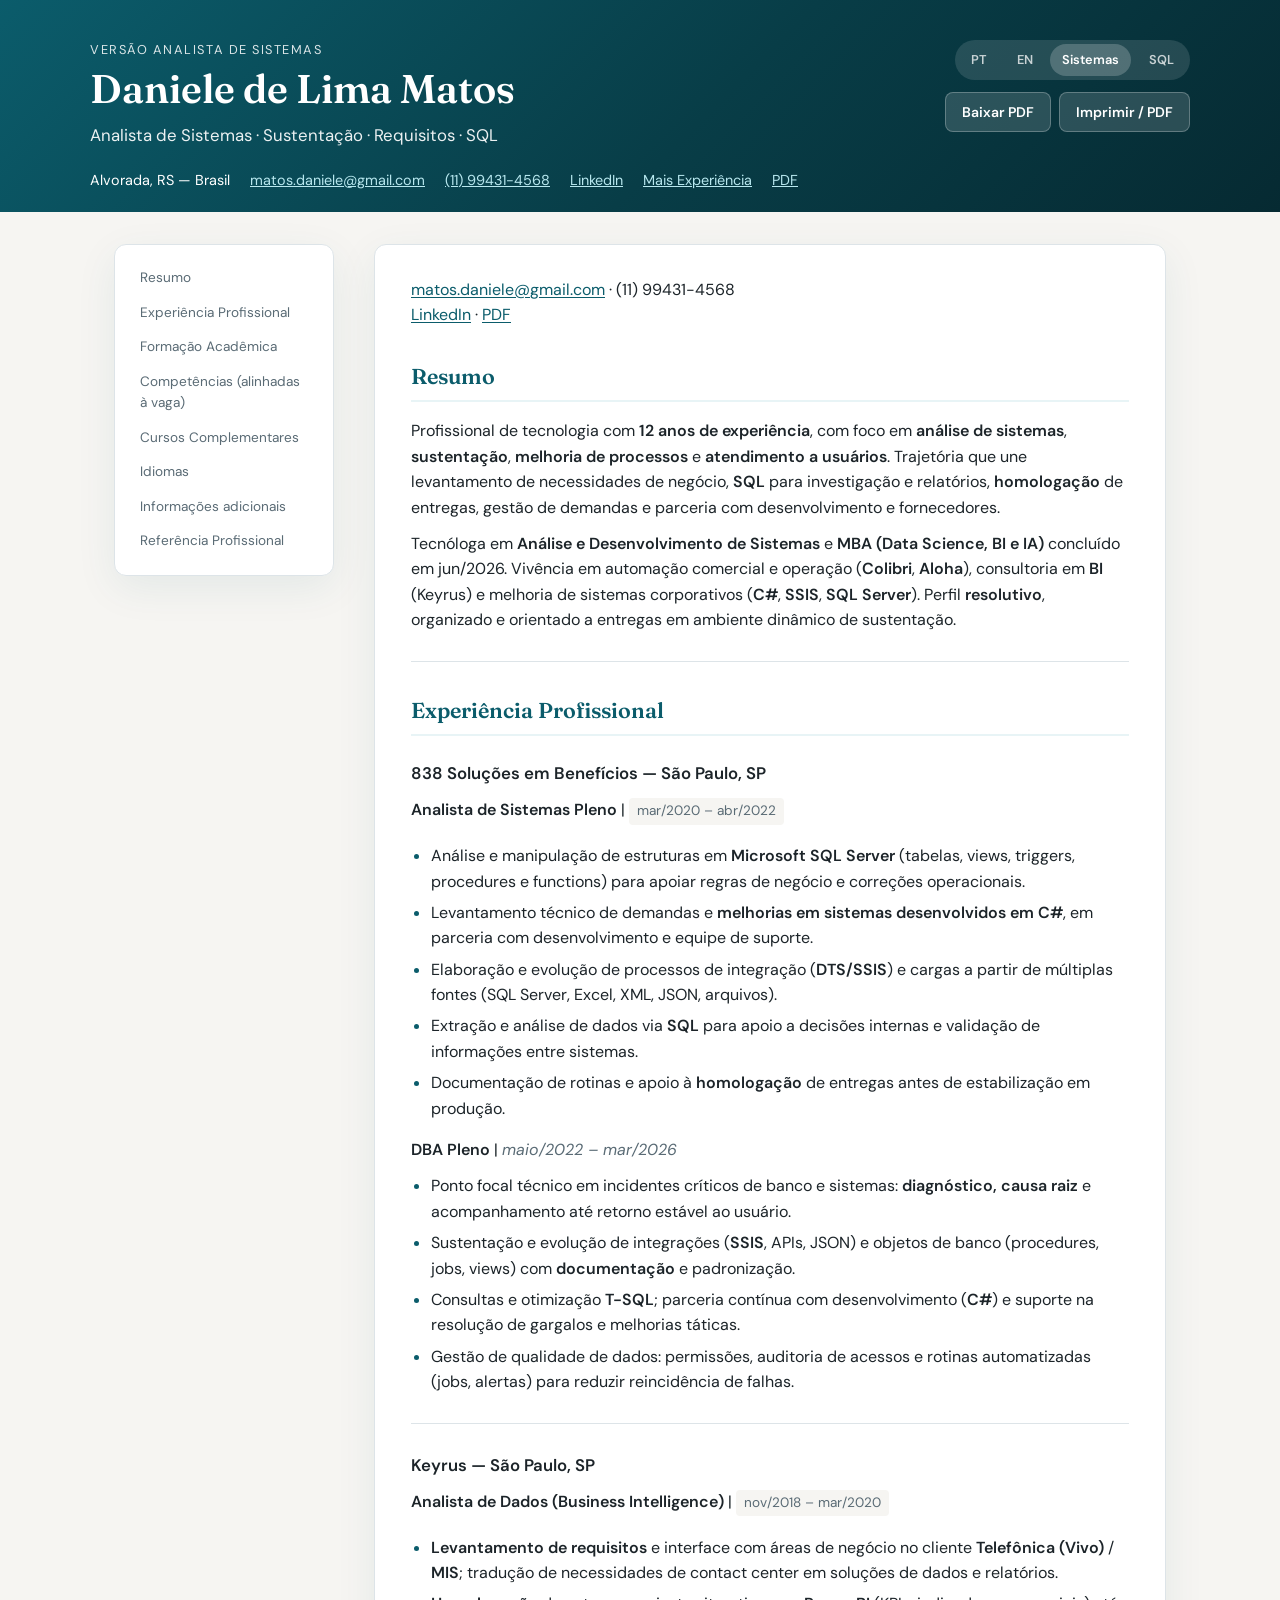
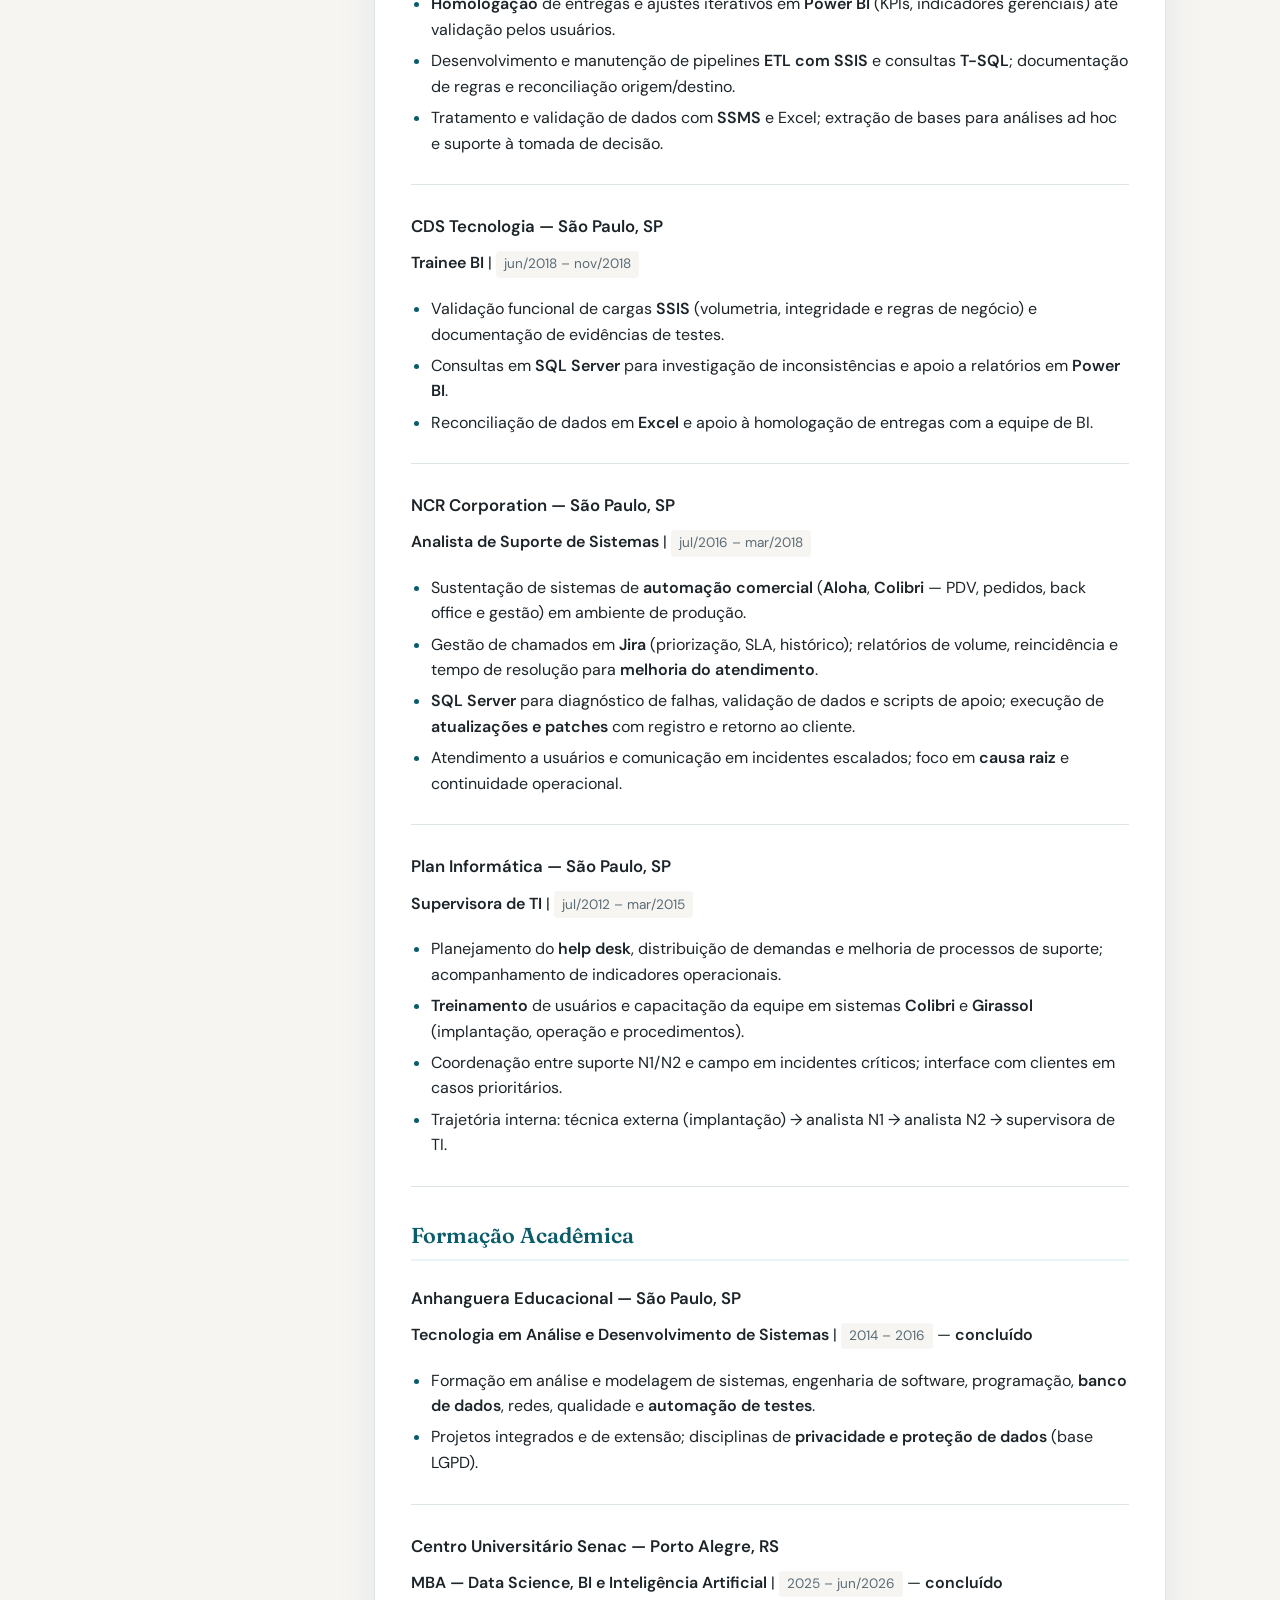
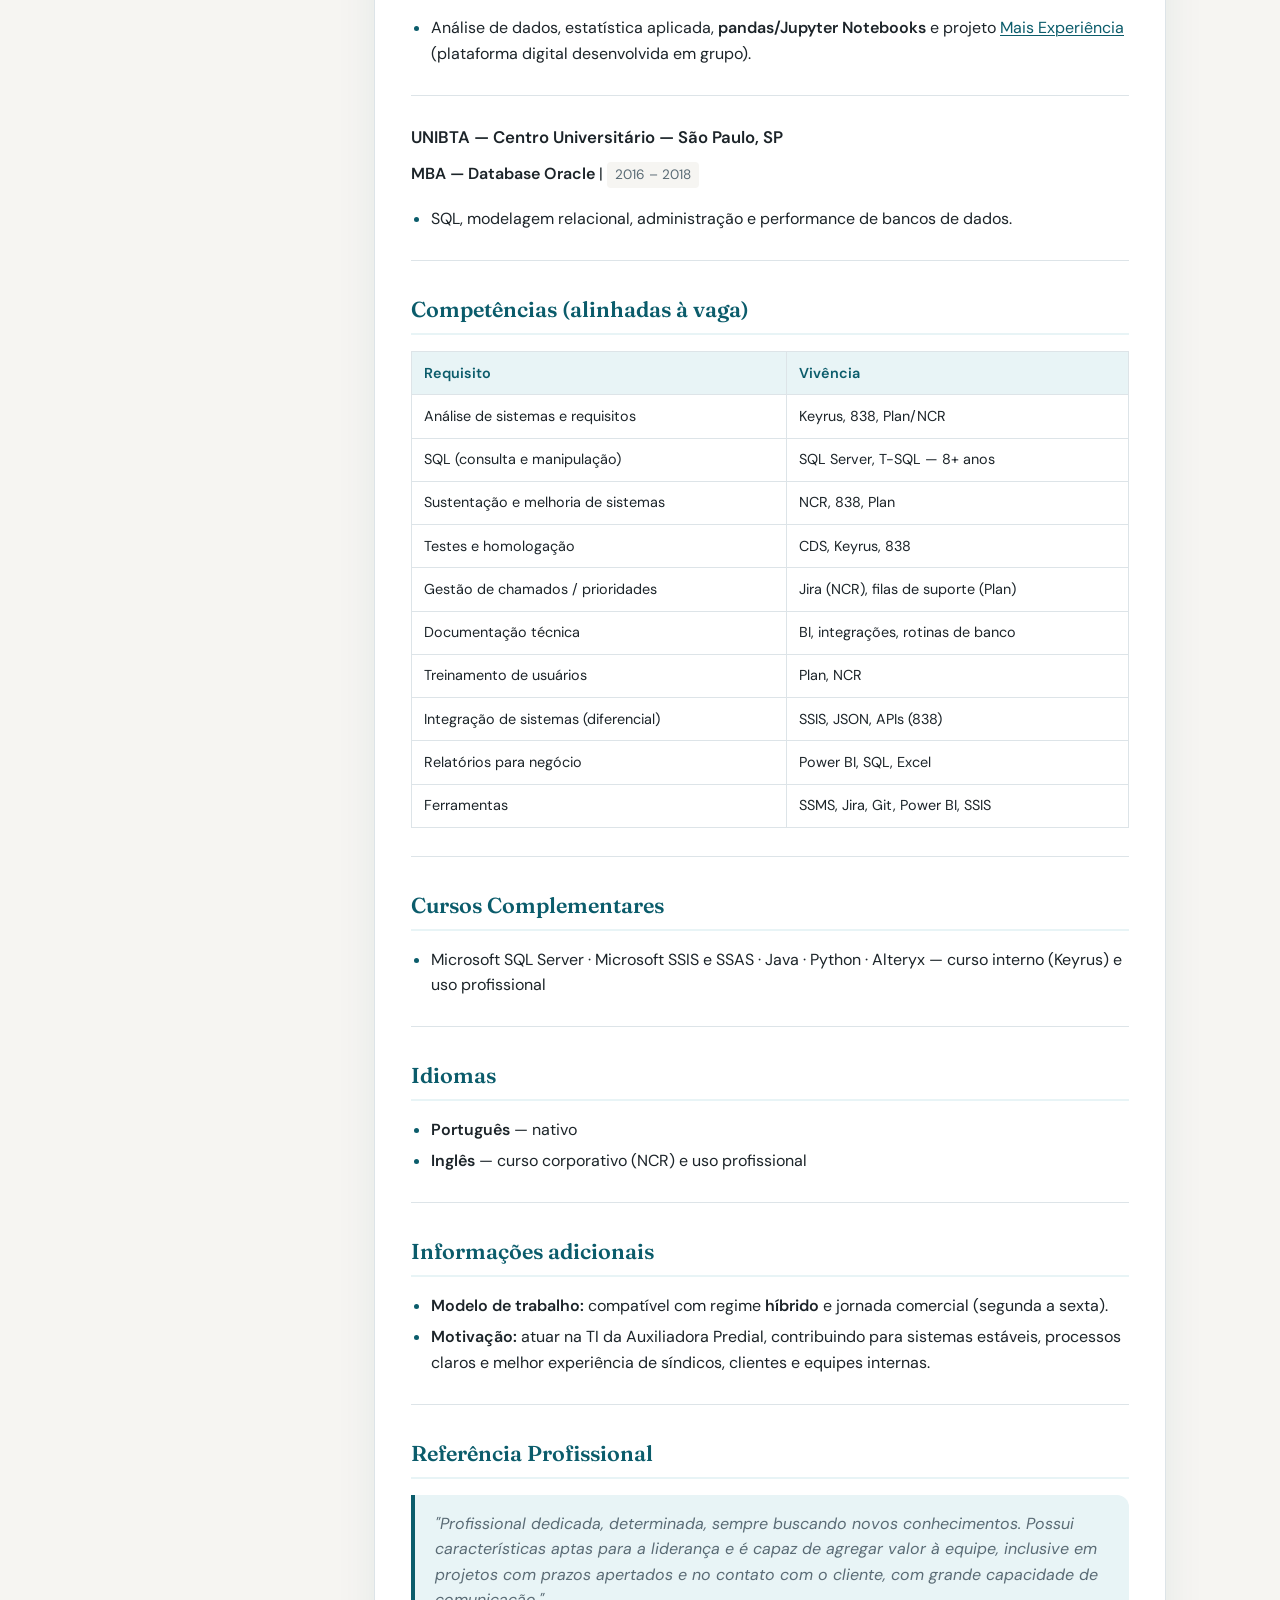
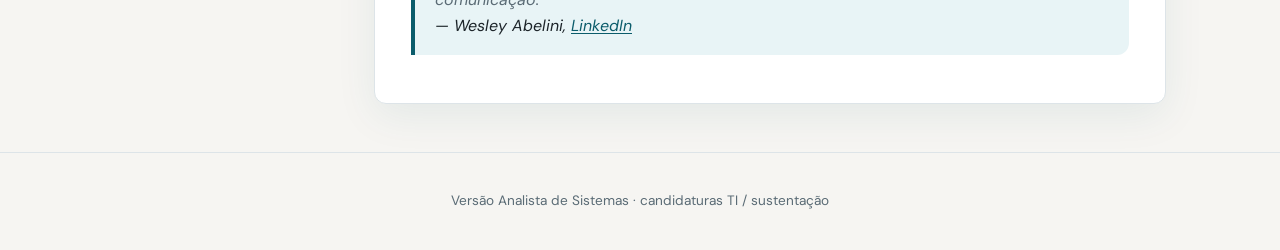
==== commit bed72b98: "Atualiza formação, Keyrus (Vivo/MIS) e variantes do currículo. Marca o MBA UniSenac como concluído e" ====
--- a/analista-sistemas.html
+++ b/analista-sistemas.html
@@ -54,7 +54,7 @@
 <a href="https://www.linkedin.com/in/matosdaniele/">LinkedIn</a> · <a href="Curriculo-DanieleLM.pdf">PDF</a></p>
 <h2 id="resumo">Resumo</h2>
 <p>Profissional de tecnologia com <strong>12 anos de experiência</strong>, com foco em <strong>análise de sistemas</strong>, <strong>sustentação</strong>, <strong>melhoria de processos</strong> e <strong>atendimento a usuários</strong>. Trajetória que une levantamento de necessidades de negócio, <strong>SQL</strong> para investigação e relatórios, <strong>homologação</strong> de entregas, gestão de demandas e parceria com desenvolvimento e fornecedores.</p>
-<p>Tecnóloga em <strong>Análise e Desenvolvimento de Sistemas</strong> e em formação em <strong>MBA (Data Science, BI e IA)</strong>. Vivência em automação comercial e operação (<strong>Colibri</strong>, <strong>Aloha</strong>), consultoria em <strong>BI</strong> (Keyrus) e melhoria de sistemas corporativos (<strong>C#</strong>, <strong>SSIS</strong>, <strong>SQL Server</strong>). Perfil <strong>resolutivo</strong>, organizado e orientado a entregas em ambiente dinâmico de sustentação.</p>
+<p>Tecnóloga em <strong>Análise e Desenvolvimento de Sistemas</strong> e <strong>MBA (Data Science, BI e IA)</strong> concluído em jun/2026. Vivência em automação comercial e operação (<strong>Colibri</strong>, <strong>Aloha</strong>), consultoria em <strong>BI</strong> (Keyrus) e melhoria de sistemas corporativos (<strong>C#</strong>, <strong>SSIS</strong>, <strong>SQL Server</strong>). Perfil <strong>resolutivo</strong>, organizado e orientado a entregas em ambiente dinâmico de sustentação.</p>
 <hr />
 <h2 id="experiência-profissional">Experiência Profissional</h2>
 <h3 id="838-soluções-em-benefícios--são-paulo-sp">838 Soluções em Benefícios — São Paulo, SP</h3>
@@ -75,9 +75,9 @@
 </ul>
 <hr />
 <h3 id="keyrus--são-paulo-sp">Keyrus — São Paulo, SP</h3>
-<p><strong>Analista de Sistemas (Business Intelligence)</strong> | <em>nov/2018 – mar/2020</em></p>
-<ul>
-<li><strong>Levantamento de requisitos</strong> e interface com áreas de negócio em projetos de consultoria; tradução de necessidades em soluções de dados e relatórios.</li>
+<p><strong>Analista de Dados (Business Intelligence)</strong> | <em>nov/2018 – mar/2020</em></p>
+<ul>
+<li><strong>Levantamento de requisitos</strong> e interface com áreas de negócio no cliente <strong>Telefônica (Vivo)</strong> / <strong>MIS</strong>; tradução de necessidades de contact center em soluções de dados e relatórios.</li>
 <li><strong>Homologação</strong> de entregas e ajustes iterativos em <strong>Power BI</strong> (KPIs, indicadores gerenciais) até validação pelos usuários.</li>
 <li>Desenvolvimento e manutenção de pipelines <strong>ETL com SSIS</strong> e consultas <strong>T-SQL</strong>; documentação de regras e reconciliação origem/destino.</li>
 <li>Tratamento e validação de dados com <strong>SSMS</strong> e Excel; extração de bases para análises ad hoc e suporte à tomada de decisão.</li>
@@ -118,7 +118,7 @@
 </ul>
 <hr />
 <h3 id="centro-universitário-senac--porto-alegre-rs">Centro Universitário Senac — Porto Alegre, RS</h3>
-<p><strong>MBA — Data Science, BI e Inteligência Artificial</strong> | <em>2025 – 2026 (em andamento)</em></p>
+<p><strong>MBA — Data Science, BI e Inteligência Artificial</strong> | <em>2025 – jun/2026</em> — <strong>concluído</strong></p>
 <ul>
 <li>Análise de dados, estatística aplicada, <strong>pandas/Jupyter Notebooks</strong> e projeto <a href="https://maisexperiencia.com.br/">Mais Experiência</a> (plataforma digital desenvolvida em grupo).</li>
 </ul>
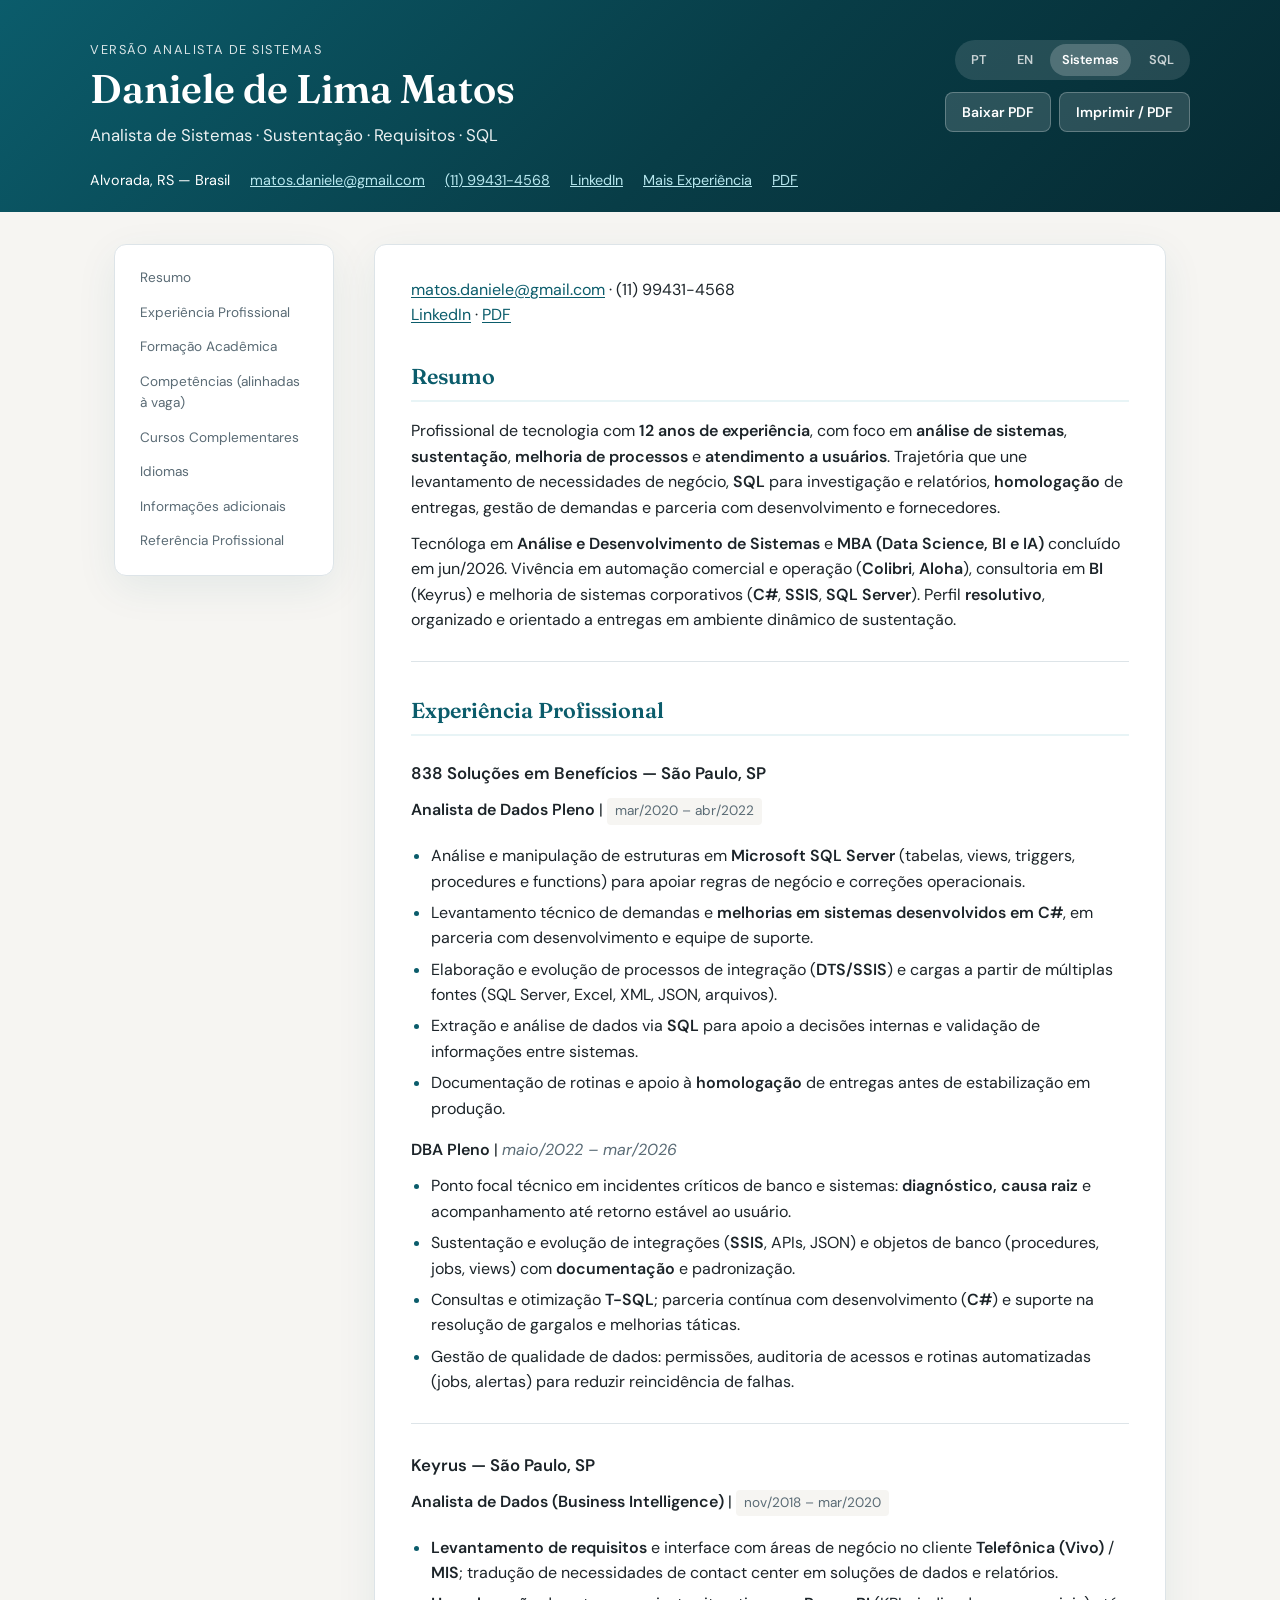
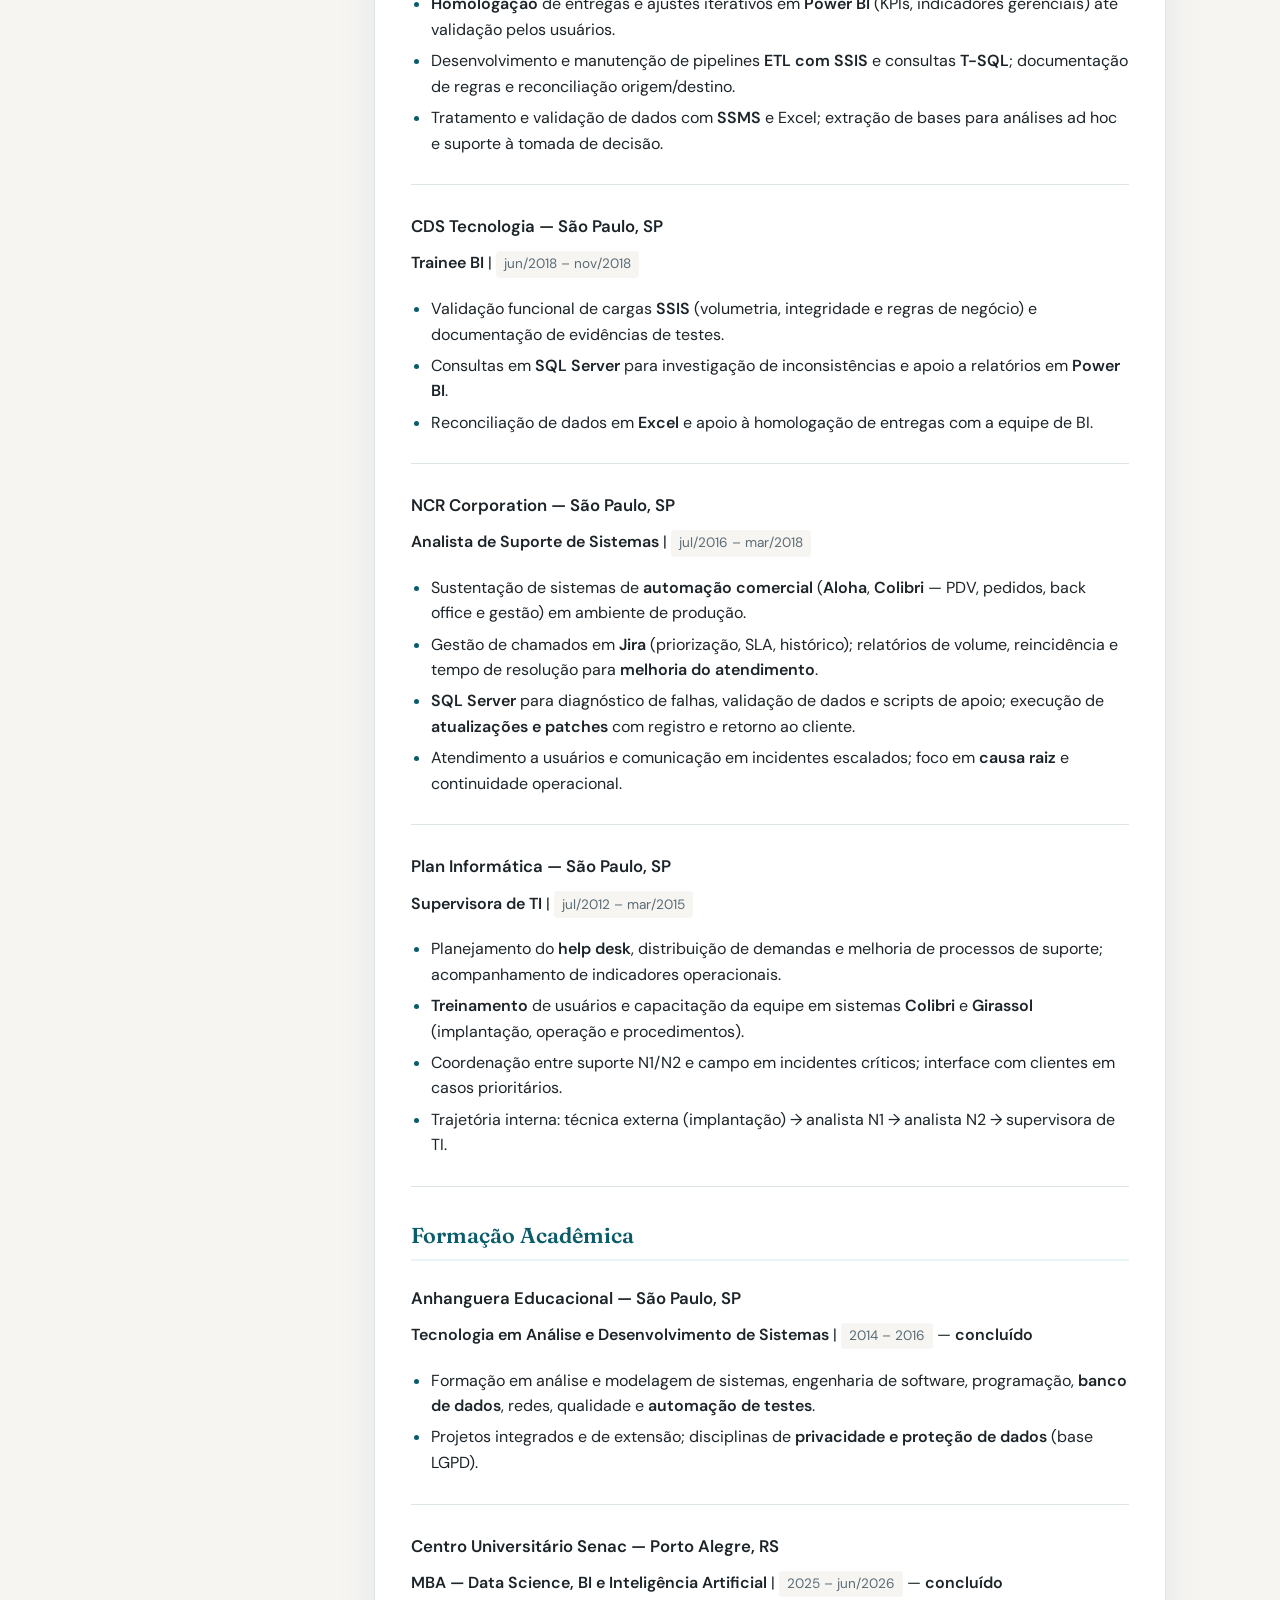
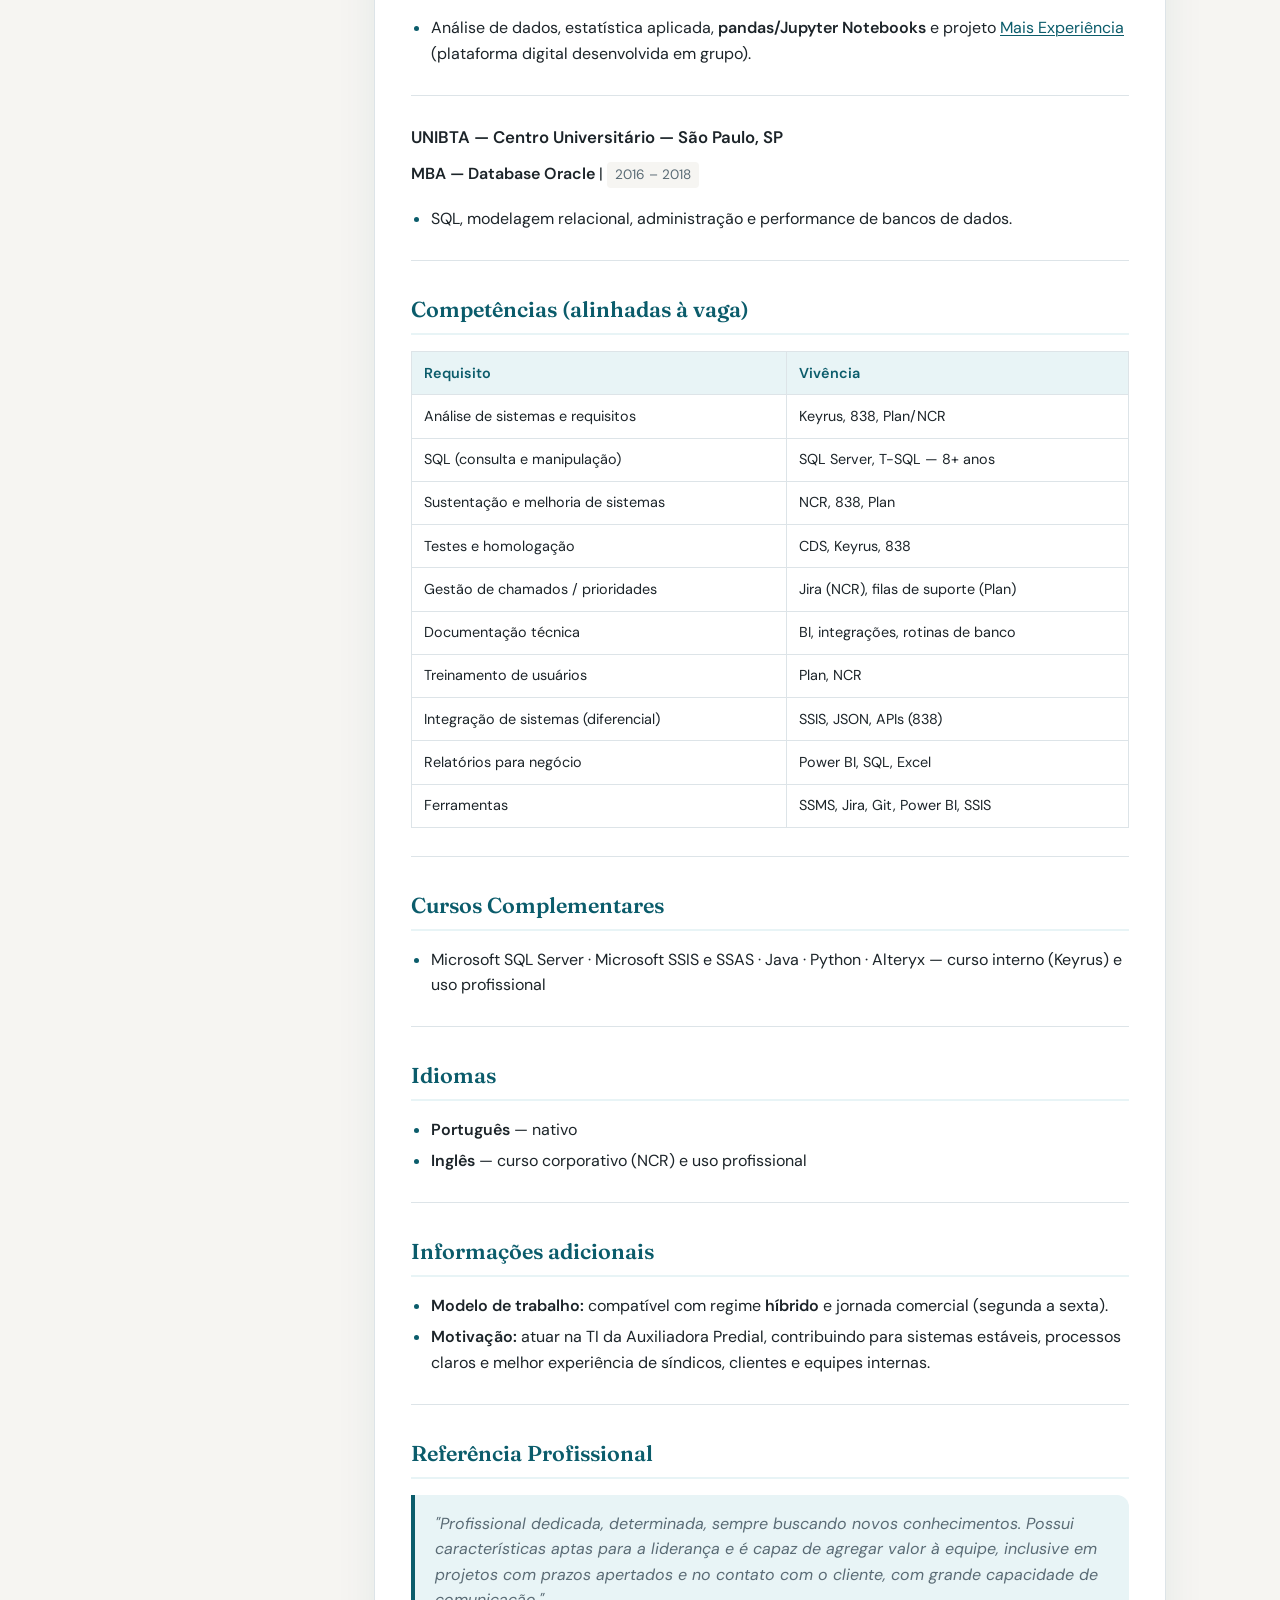
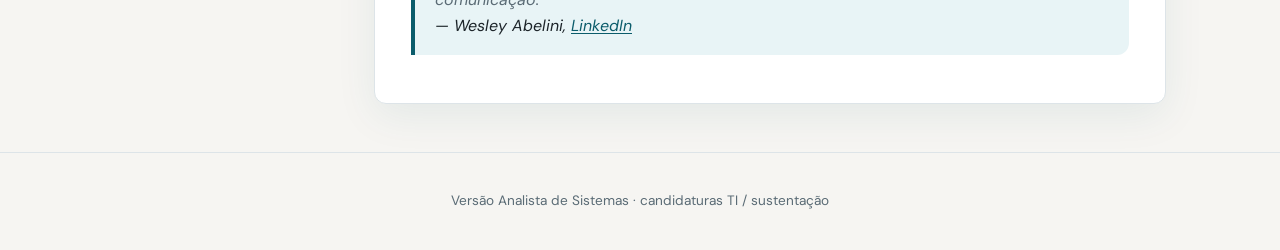
==== commit ddcb05fb: "Atualiza cargos na 838 para DBA Pleno e Analista de Dados Pleno. Alinha títulos, resumo, carta Auxil" ====
--- a/analista-sistemas.html
+++ b/analista-sistemas.html
@@ -58,7 +58,7 @@
 <hr />
 <h2 id="experiência-profissional">Experiência Profissional</h2>
 <h3 id="838-soluções-em-benefícios--são-paulo-sp">838 Soluções em Benefícios — São Paulo, SP</h3>
-<p><strong>Analista de Sistemas Pleno</strong> | <em>mar/2020 – abr/2022</em></p>
+<p><strong>Analista de Dados Pleno</strong> | <em>mar/2020 – abr/2022</em></p>
 <ul>
 <li>Análise e manipulação de estruturas em <strong>Microsoft SQL Server</strong> (tabelas, views, triggers, procedures e functions) para apoiar regras de negócio e correções operacionais.</li>
 <li>Levantamento técnico de demandas e <strong>melhorias em sistemas desenvolvidos em C#</strong>, em parceria com desenvolvimento e equipe de suporte.</li>
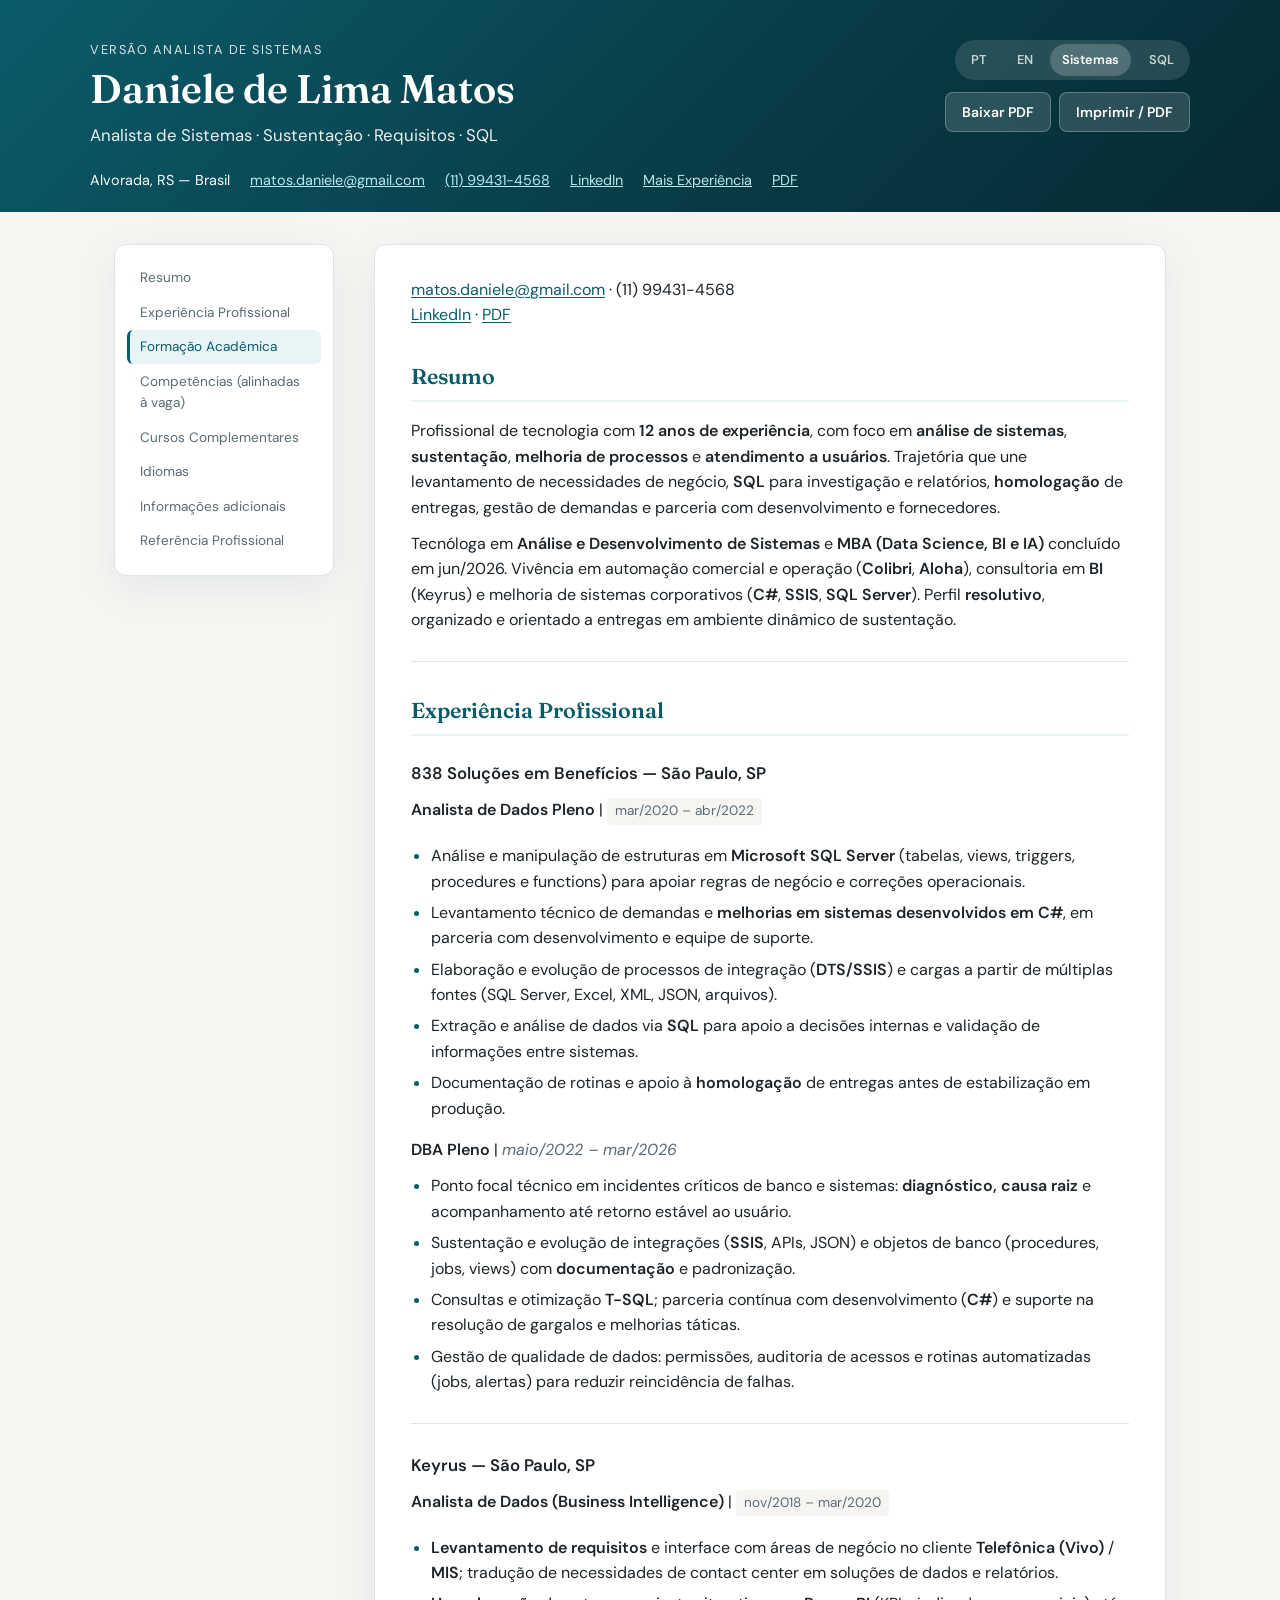
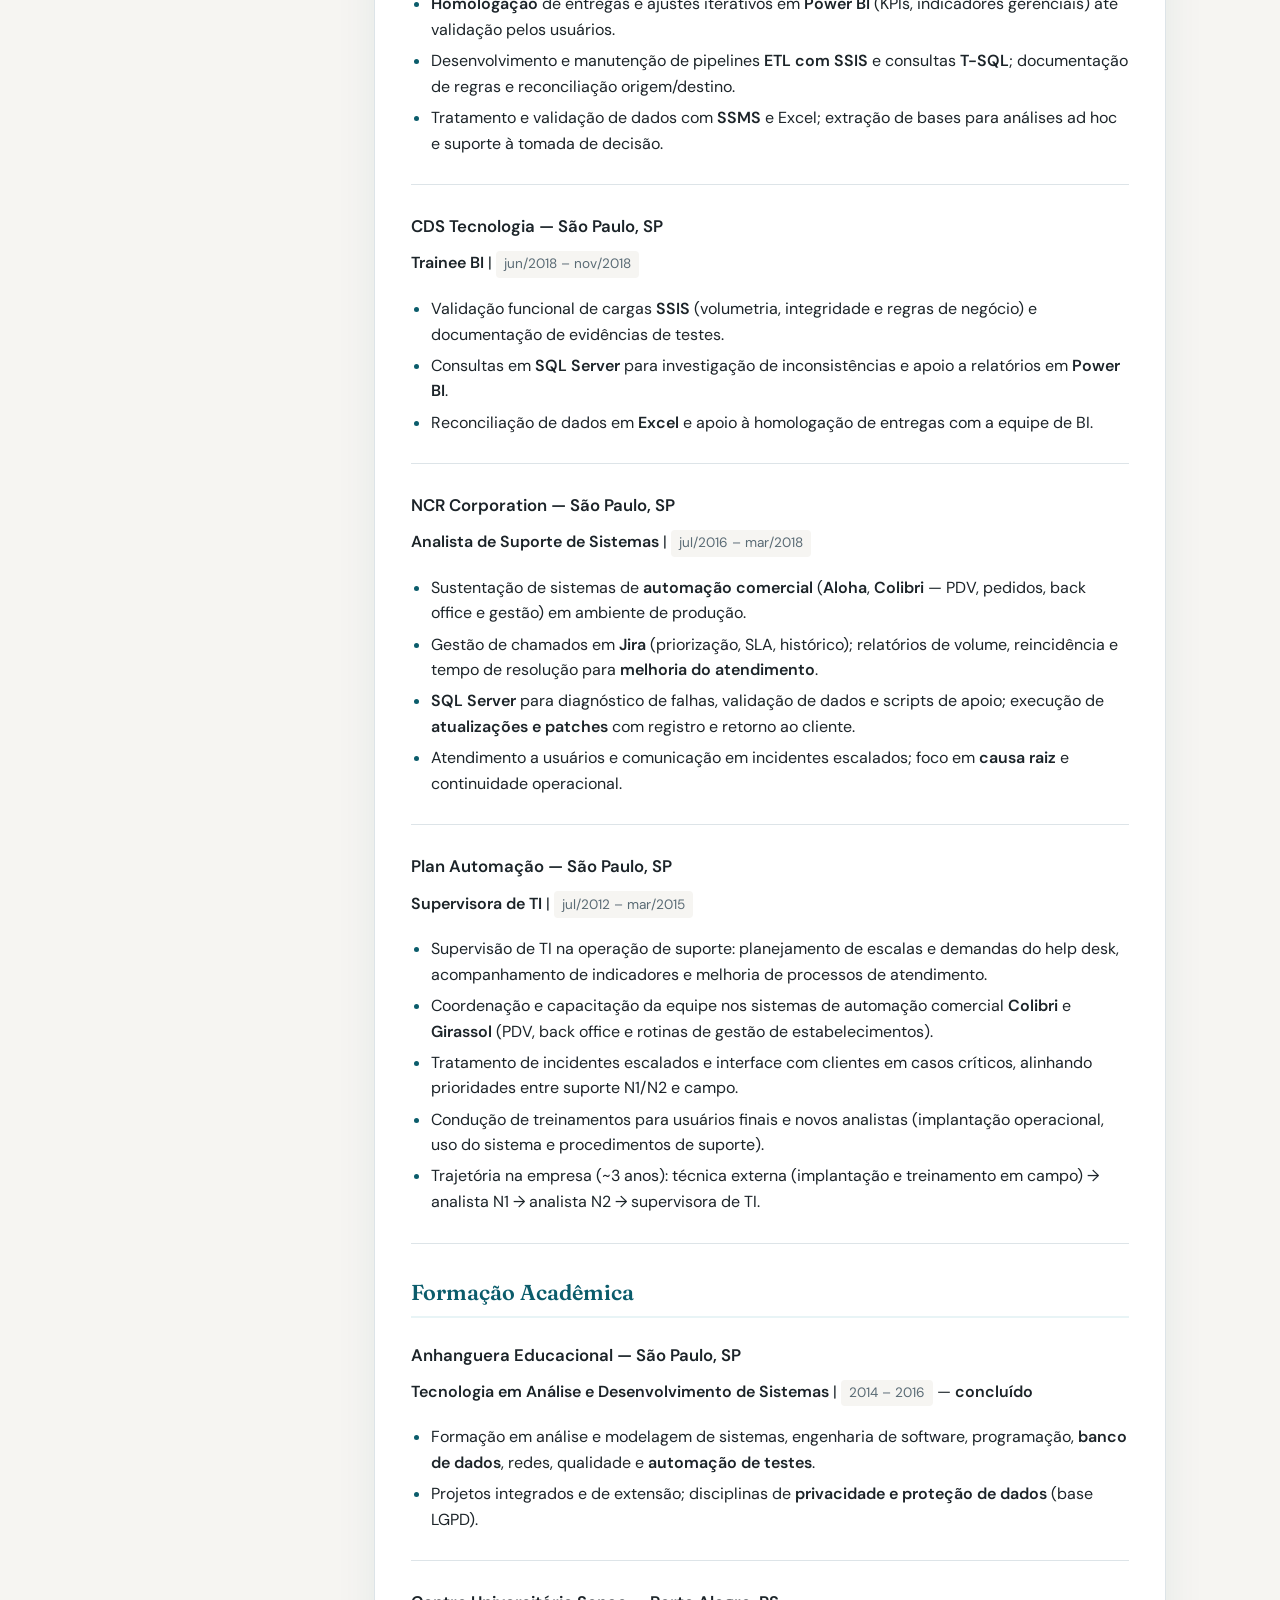
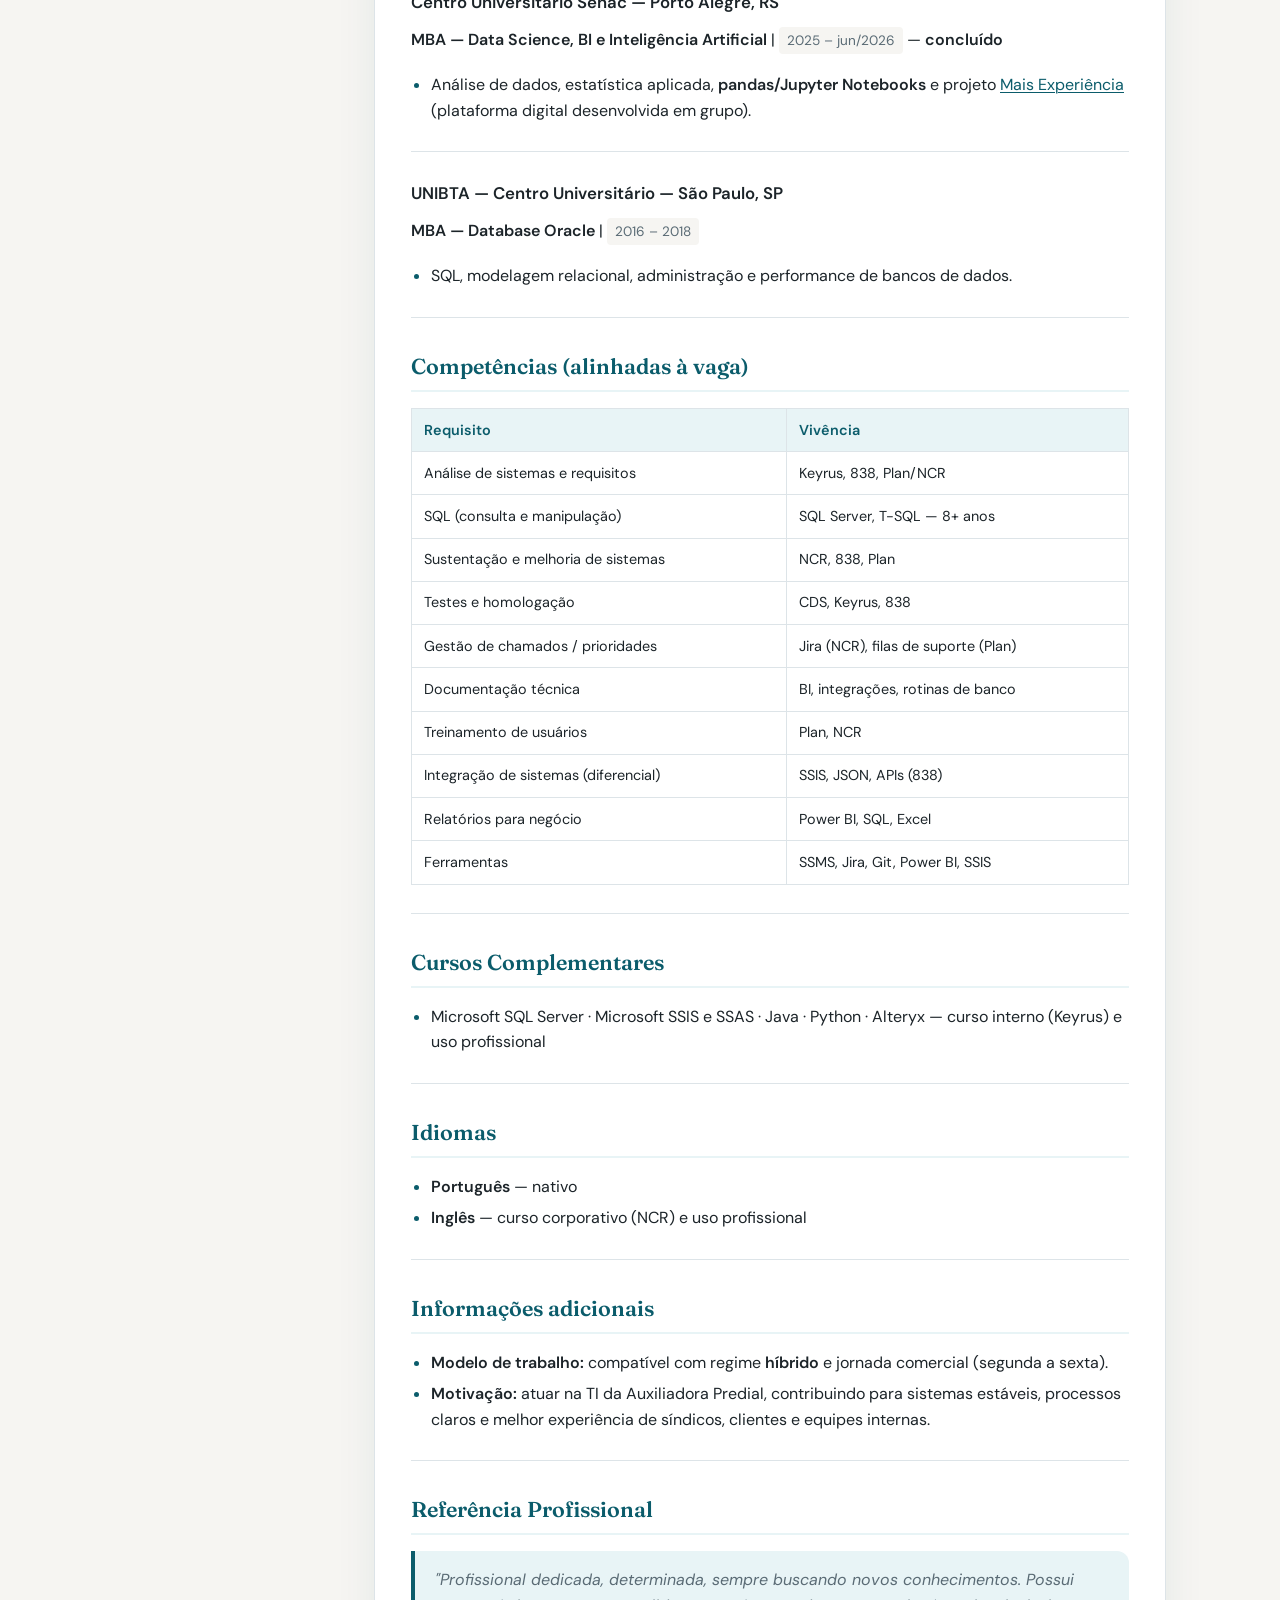
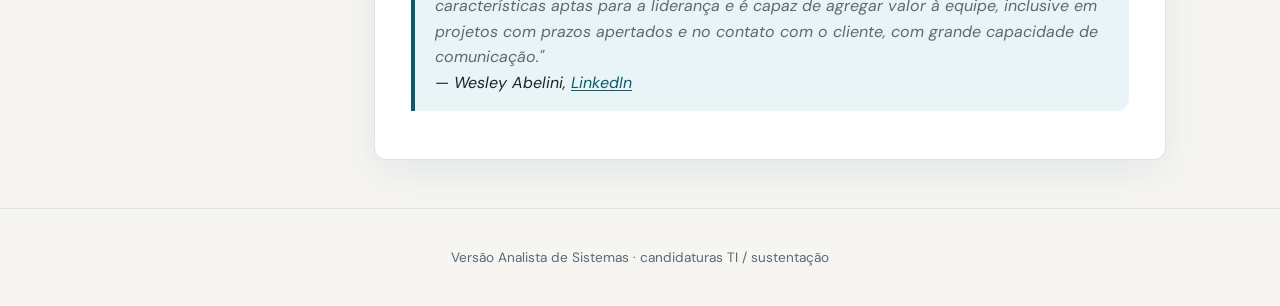
==== commit 49e6528b: "Mantém no repositório apenas os arquivos do site publicado. Remove fontes Markdown, scripts de build" ====
--- a/analista-sistemas.html
+++ b/analista-sistemas.html
@@ -28,7 +28,7 @@
           <a href="desenvolvedor-sql.html" class="lang-link ">SQL</a>
         </nav>
         <div class="header-buttons">
-          <a href="curriculo-analista-sistemas-auxiliadora.pdf" class="btn btn-ghost" target="_blank" rel="noopener noreferrer">Baixar PDF</a>
+          <a href="Curriculo-DanieleLM.pdf" class="btn btn-ghost" target="_blank" rel="noopener noreferrer">Baixar PDF</a>
           <button type="button" class="btn btn-ghost" onclick="window.print()" aria-label="Imprimir currículo">
             Imprimir / PDF
           </button>
@@ -41,7 +41,7 @@
       <a href="tel:+5511994314568">(11) 99431-4568</a>
       <a href="https://www.linkedin.com/in/matosdaniele/" target="_blank" rel="noopener noreferrer">LinkedIn</a>
       <a href="https://maisexperiencia.com.br/" target="_blank" rel="noopener noreferrer">Mais Experiência</a>
-      <a href="curriculo-analista-sistemas-auxiliadora.pdf" target="_blank" rel="noopener noreferrer">PDF</a>
+      <a href="Curriculo-DanieleLM.pdf" target="_blank" rel="noopener noreferrer">PDF</a>
     </div>
   </header>
 
@@ -100,13 +100,14 @@
 <li>Atendimento a usuários e comunicação em incidentes escalados; foco em <strong>causa raiz</strong> e continuidade operacional.</li>
 </ul>
 <hr />
-<h3 id="plan-informática--são-paulo-sp">Plan Informática — São Paulo, SP</h3>
+<h3 id="plan-automação--são-paulo-sp">Plan Automação — São Paulo, SP</h3>
 <p><strong>Supervisora de TI</strong> | <em>jul/2012 – mar/2015</em></p>
 <ul>
-<li>Planejamento do <strong>help desk</strong>, distribuição de demandas e melhoria de processos de suporte; acompanhamento de indicadores operacionais.</li>
-<li><strong>Treinamento</strong> de usuários e capacitação da equipe em sistemas <strong>Colibri</strong> e <strong>Girassol</strong> (implantação, operação e procedimentos).</li>
-<li>Coordenação entre suporte N1/N2 e campo em incidentes críticos; interface com clientes em casos prioritários.</li>
-<li>Trajetória interna: técnica externa (implantação) → analista N1 → analista N2 → supervisora de TI.</li>
+<li>Supervisão de TI na operação de suporte: planejamento de escalas e demandas do help desk, acompanhamento de indicadores e melhoria de processos de atendimento.</li>
+<li>Coordenação e capacitação da equipe nos sistemas de automação comercial <strong>Colibri</strong> e <strong>Girassol</strong> (PDV, back office e rotinas de gestão de estabelecimentos).</li>
+<li>Tratamento de incidentes escalados e interface com clientes em casos críticos, alinhando prioridades entre suporte N1/N2 e campo.</li>
+<li>Condução de treinamentos para usuários finais e novos analistas (implantação operacional, uso do sistema e procedimentos de suporte).</li>
+<li>Trajetória na empresa (~3 anos): técnica externa (implantação e treinamento em campo) → analista N1 → analista N2 → supervisora de TI.</li>
 </ul>
 <hr />
 <h2 id="formação-acadêmica">Formação Acadêmica</h2>
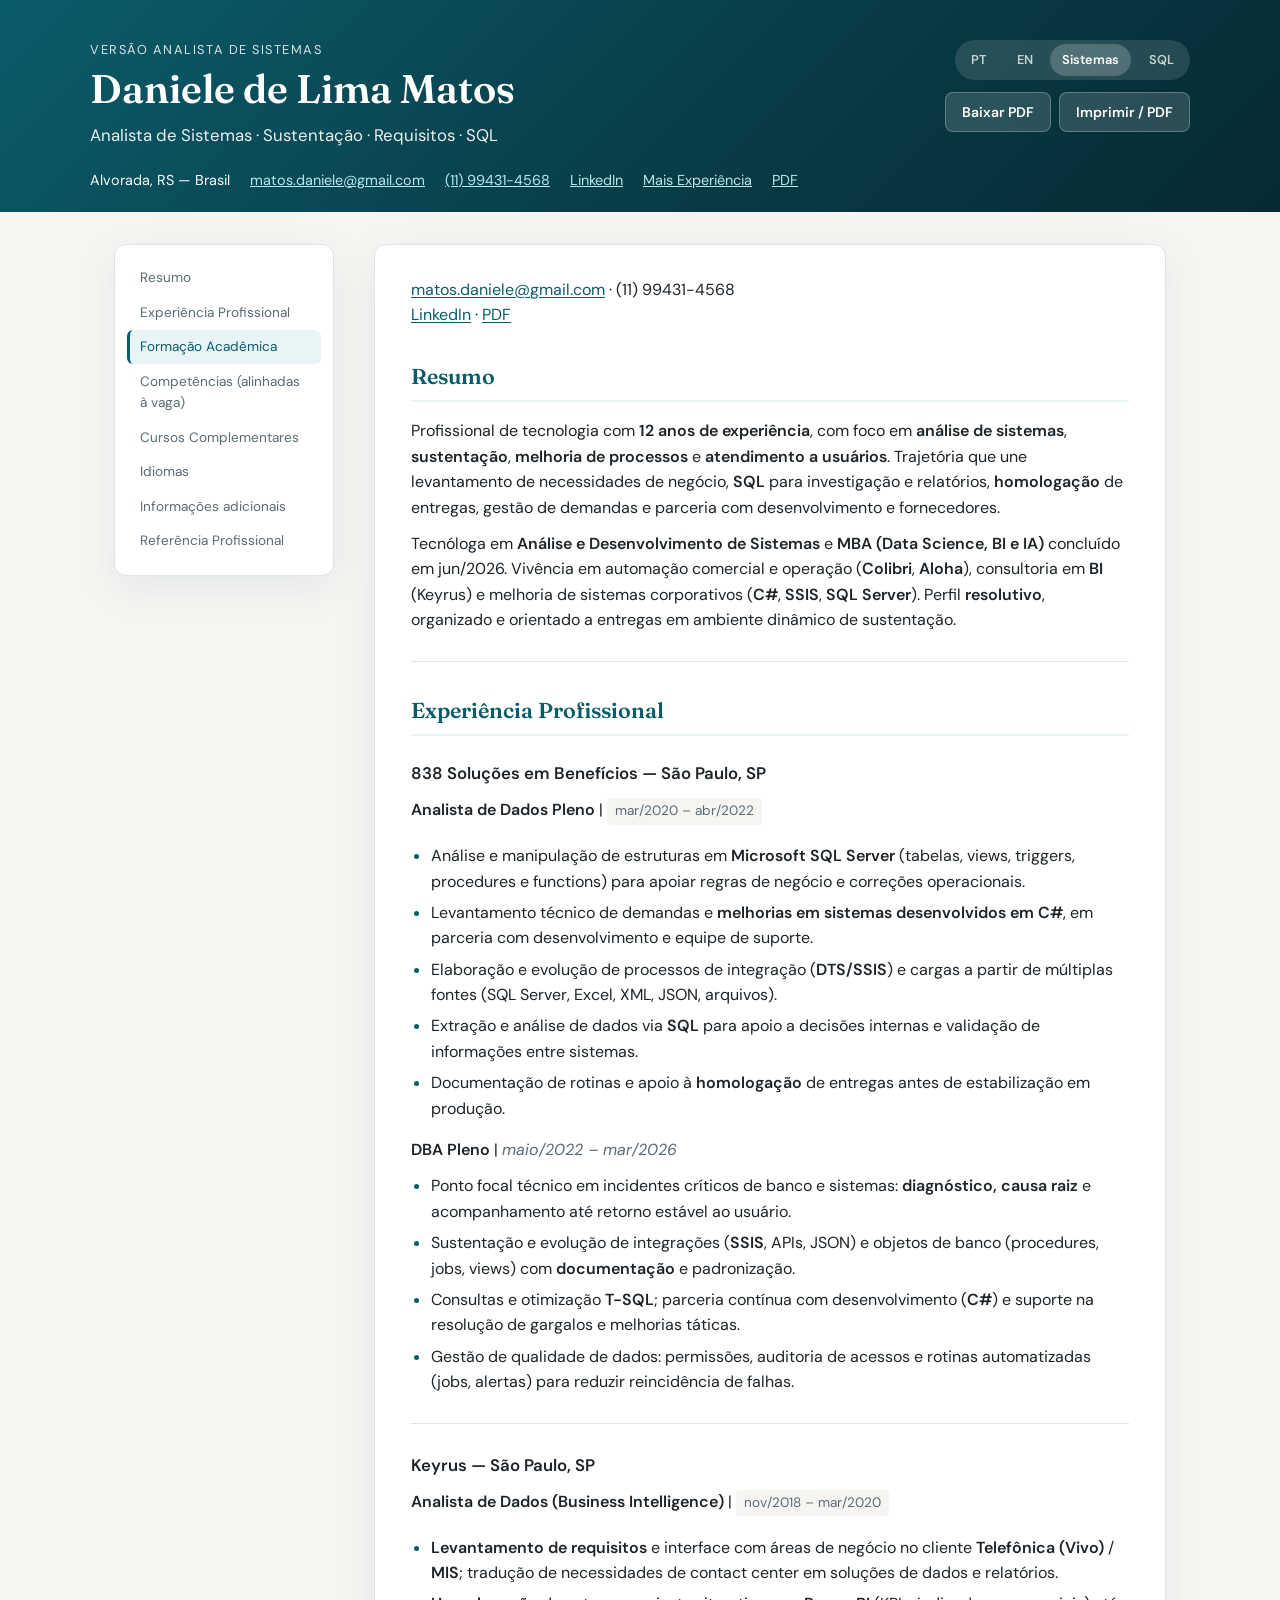
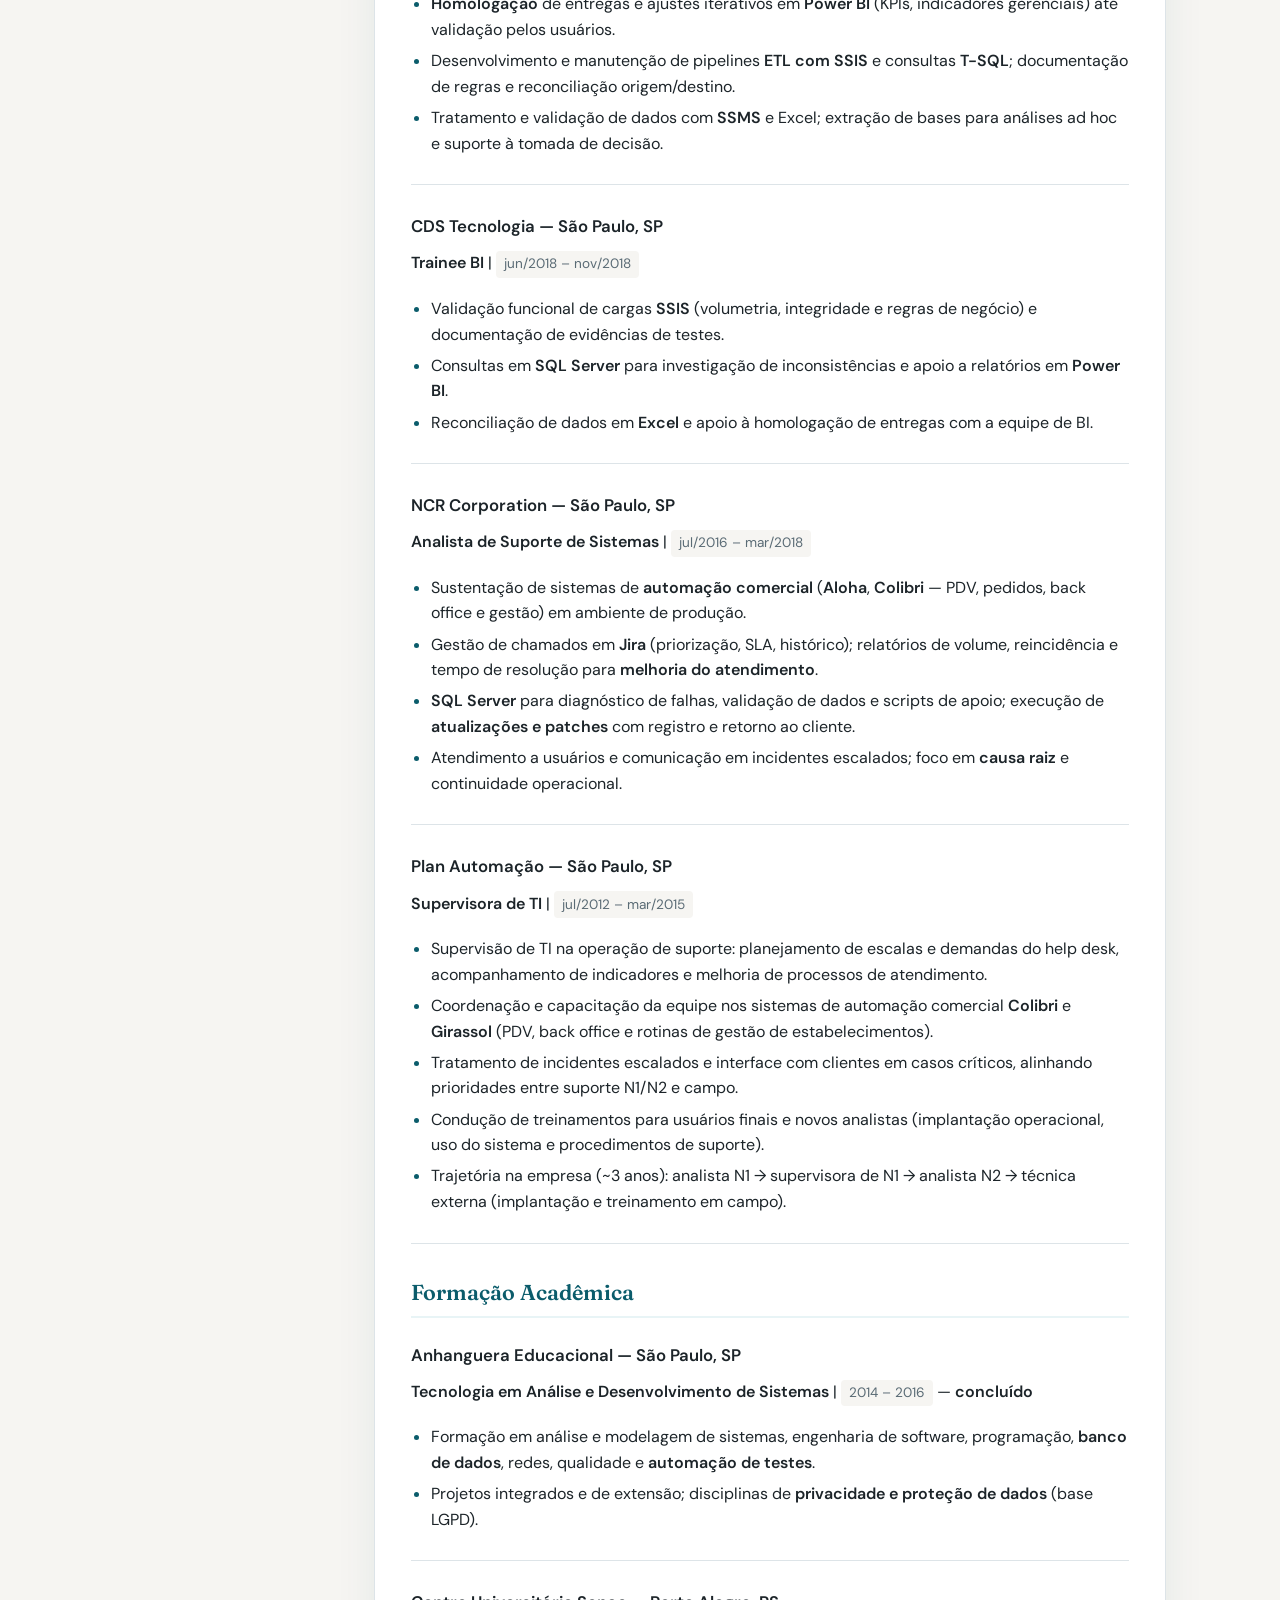
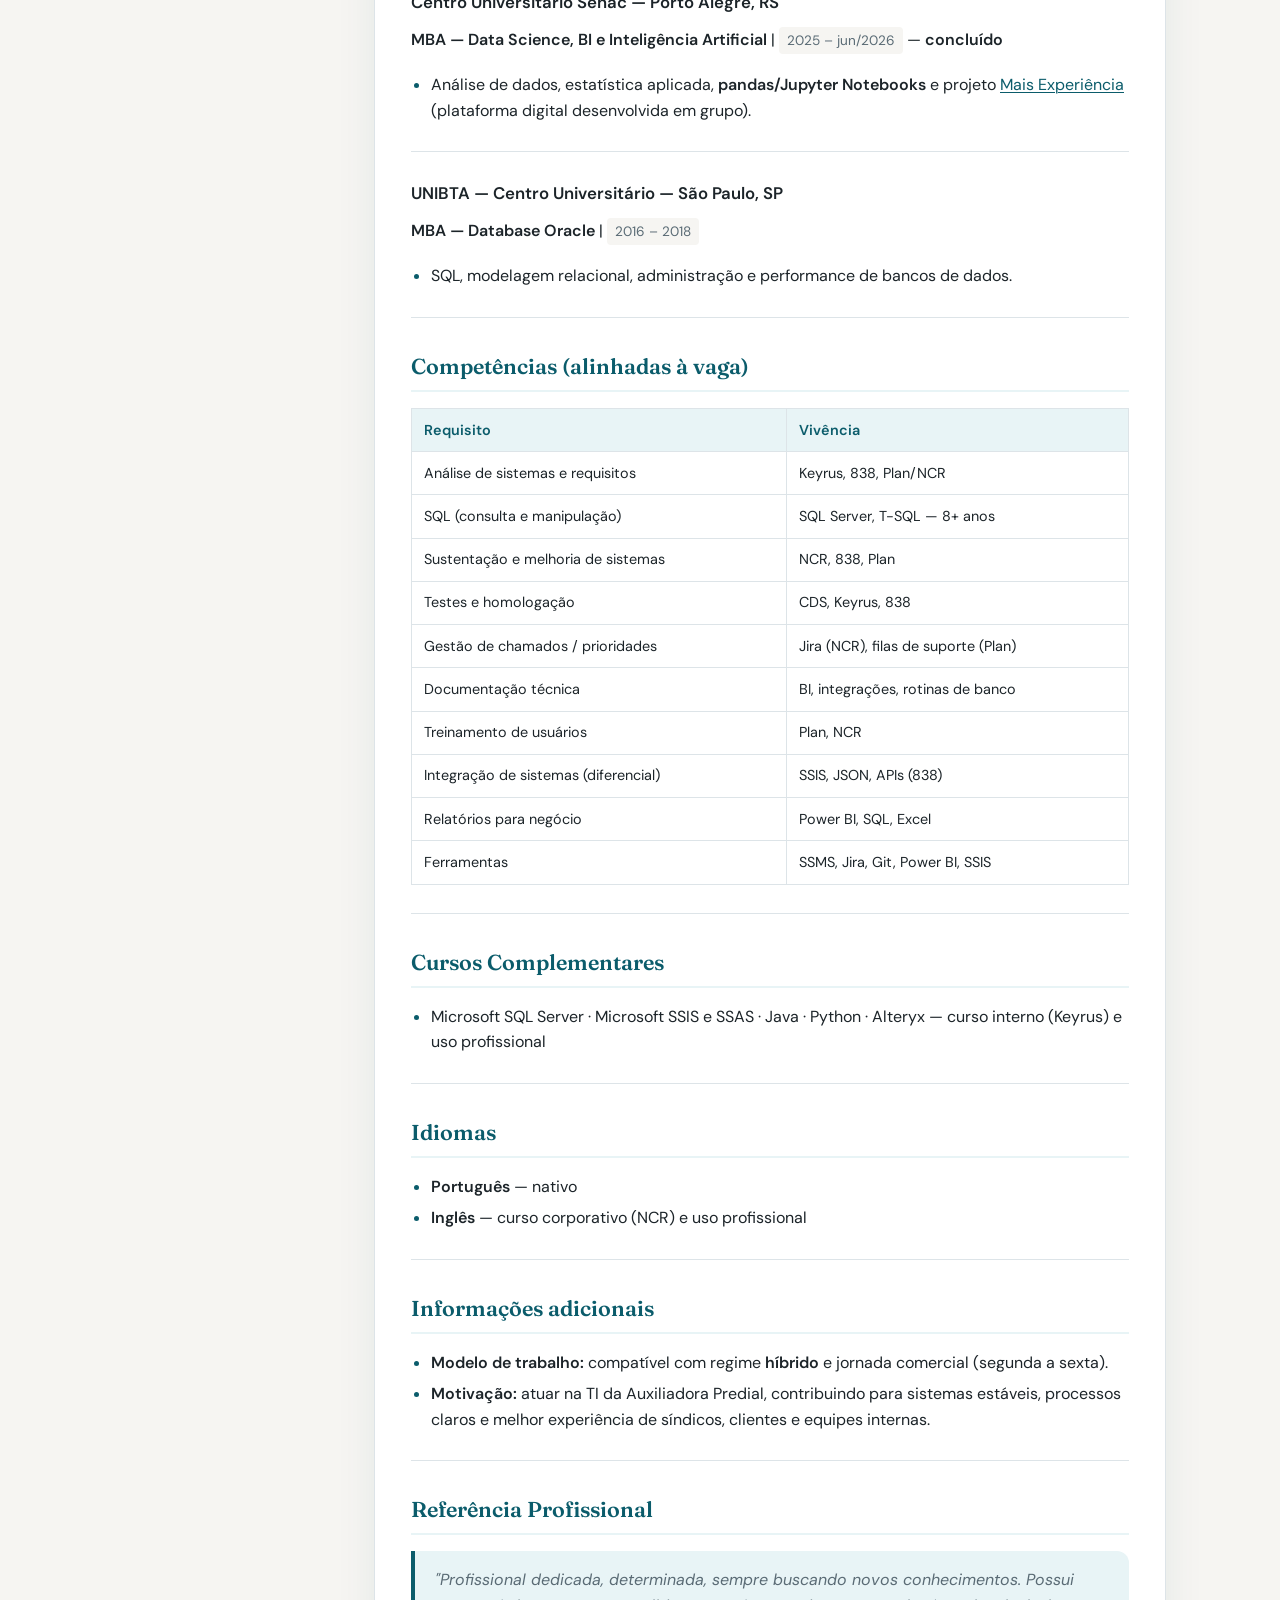
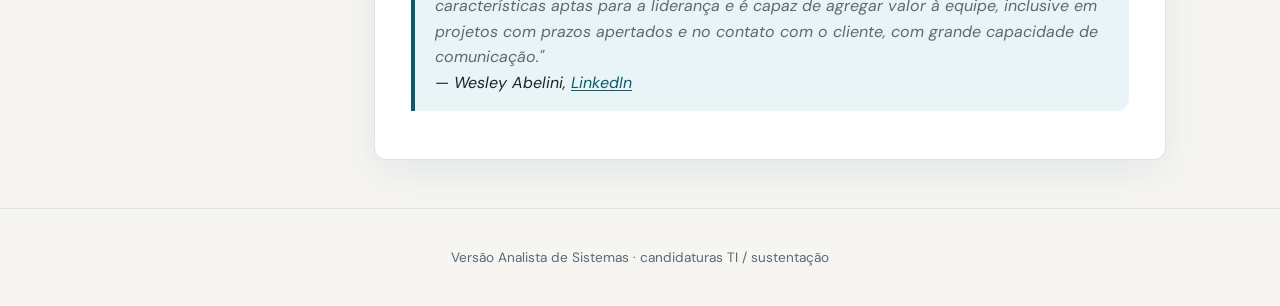
==== commit dbfb7d6d: "Atualiza trajetória na Plan Automação." ====
--- a/analista-sistemas.html
+++ b/analista-sistemas.html
@@ -107,7 +107,7 @@
 <li>Coordenação e capacitação da equipe nos sistemas de automação comercial <strong>Colibri</strong> e <strong>Girassol</strong> (PDV, back office e rotinas de gestão de estabelecimentos).</li>
 <li>Tratamento de incidentes escalados e interface com clientes em casos críticos, alinhando prioridades entre suporte N1/N2 e campo.</li>
 <li>Condução de treinamentos para usuários finais e novos analistas (implantação operacional, uso do sistema e procedimentos de suporte).</li>
-<li>Trajetória na empresa (~3 anos): técnica externa (implantação e treinamento em campo) → analista N1 → analista N2 → supervisora de TI.</li>
+<li>Trajetória na empresa (~3 anos): analista N1 → supervisora de N1 → analista N2 → técnica externa (implantação e treinamento em campo).</li>
 </ul>
 <hr />
 <h2 id="formação-acadêmica">Formação Acadêmica</h2>
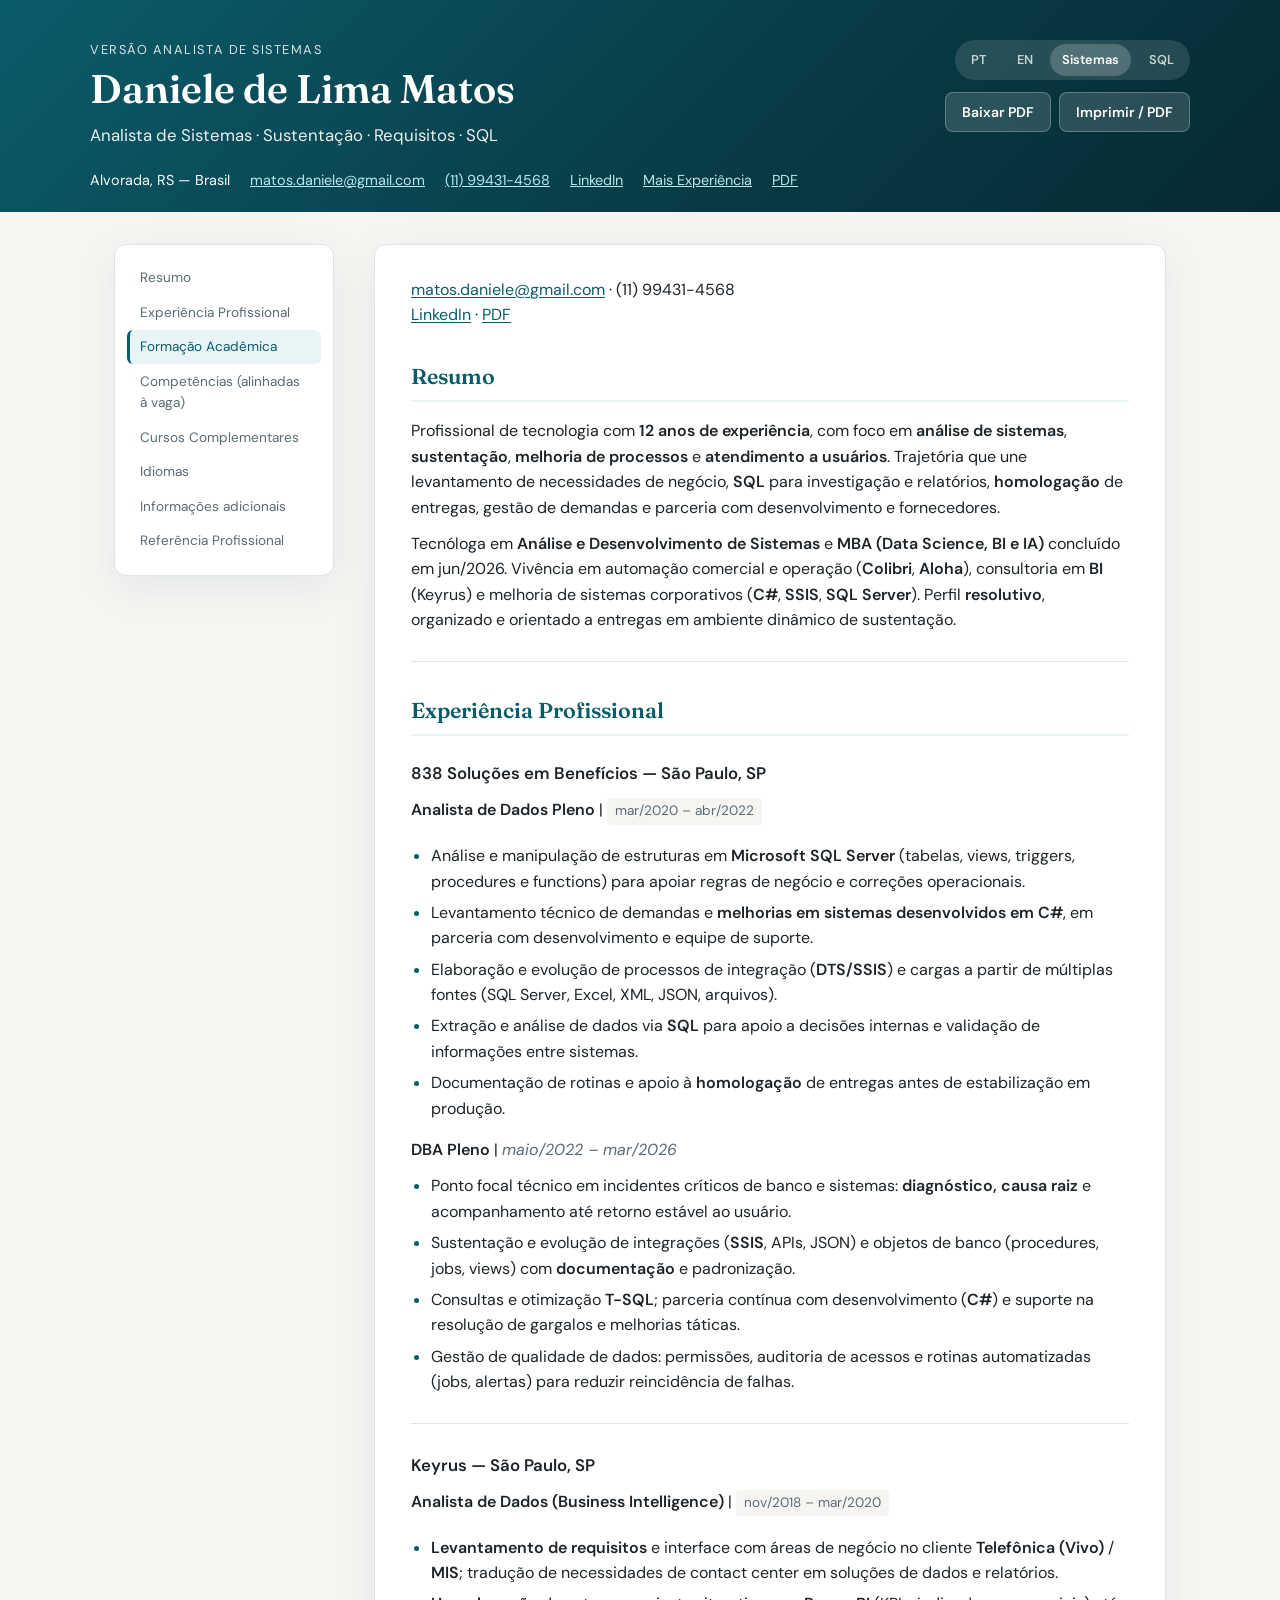
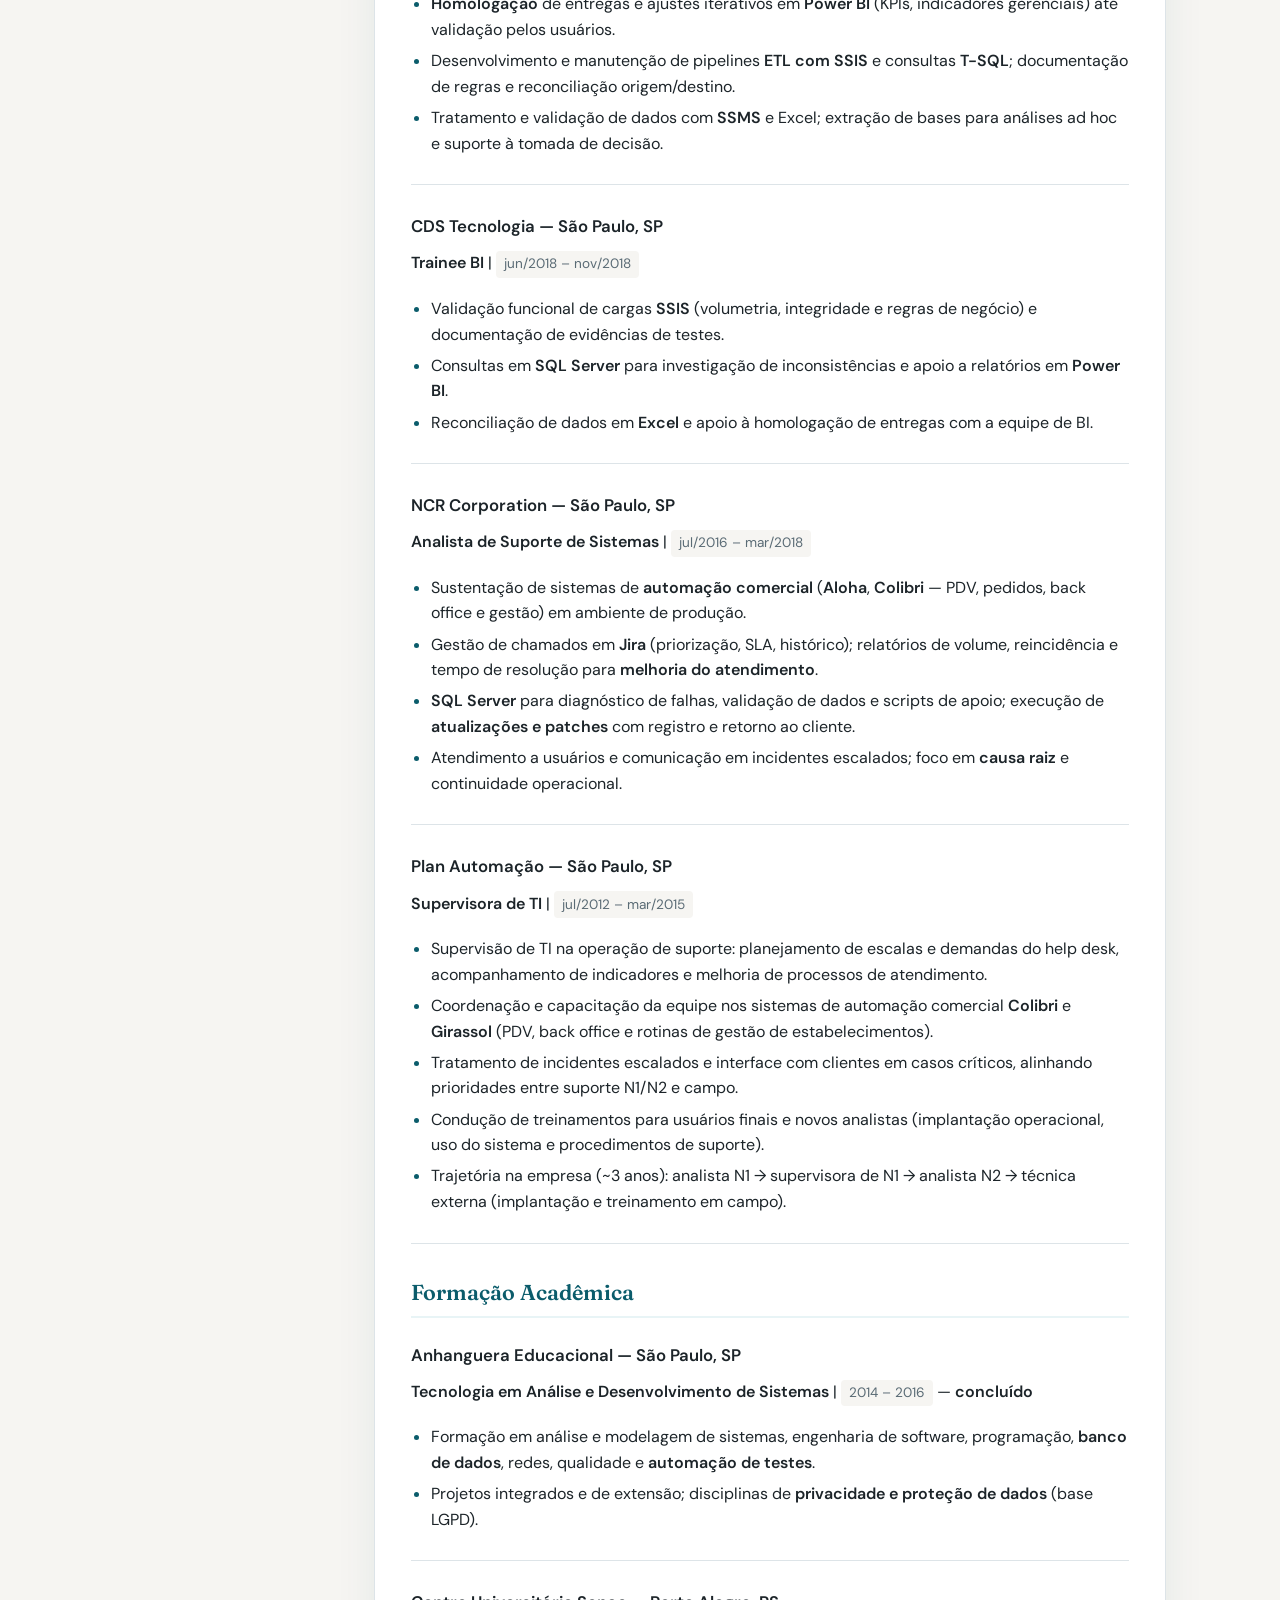
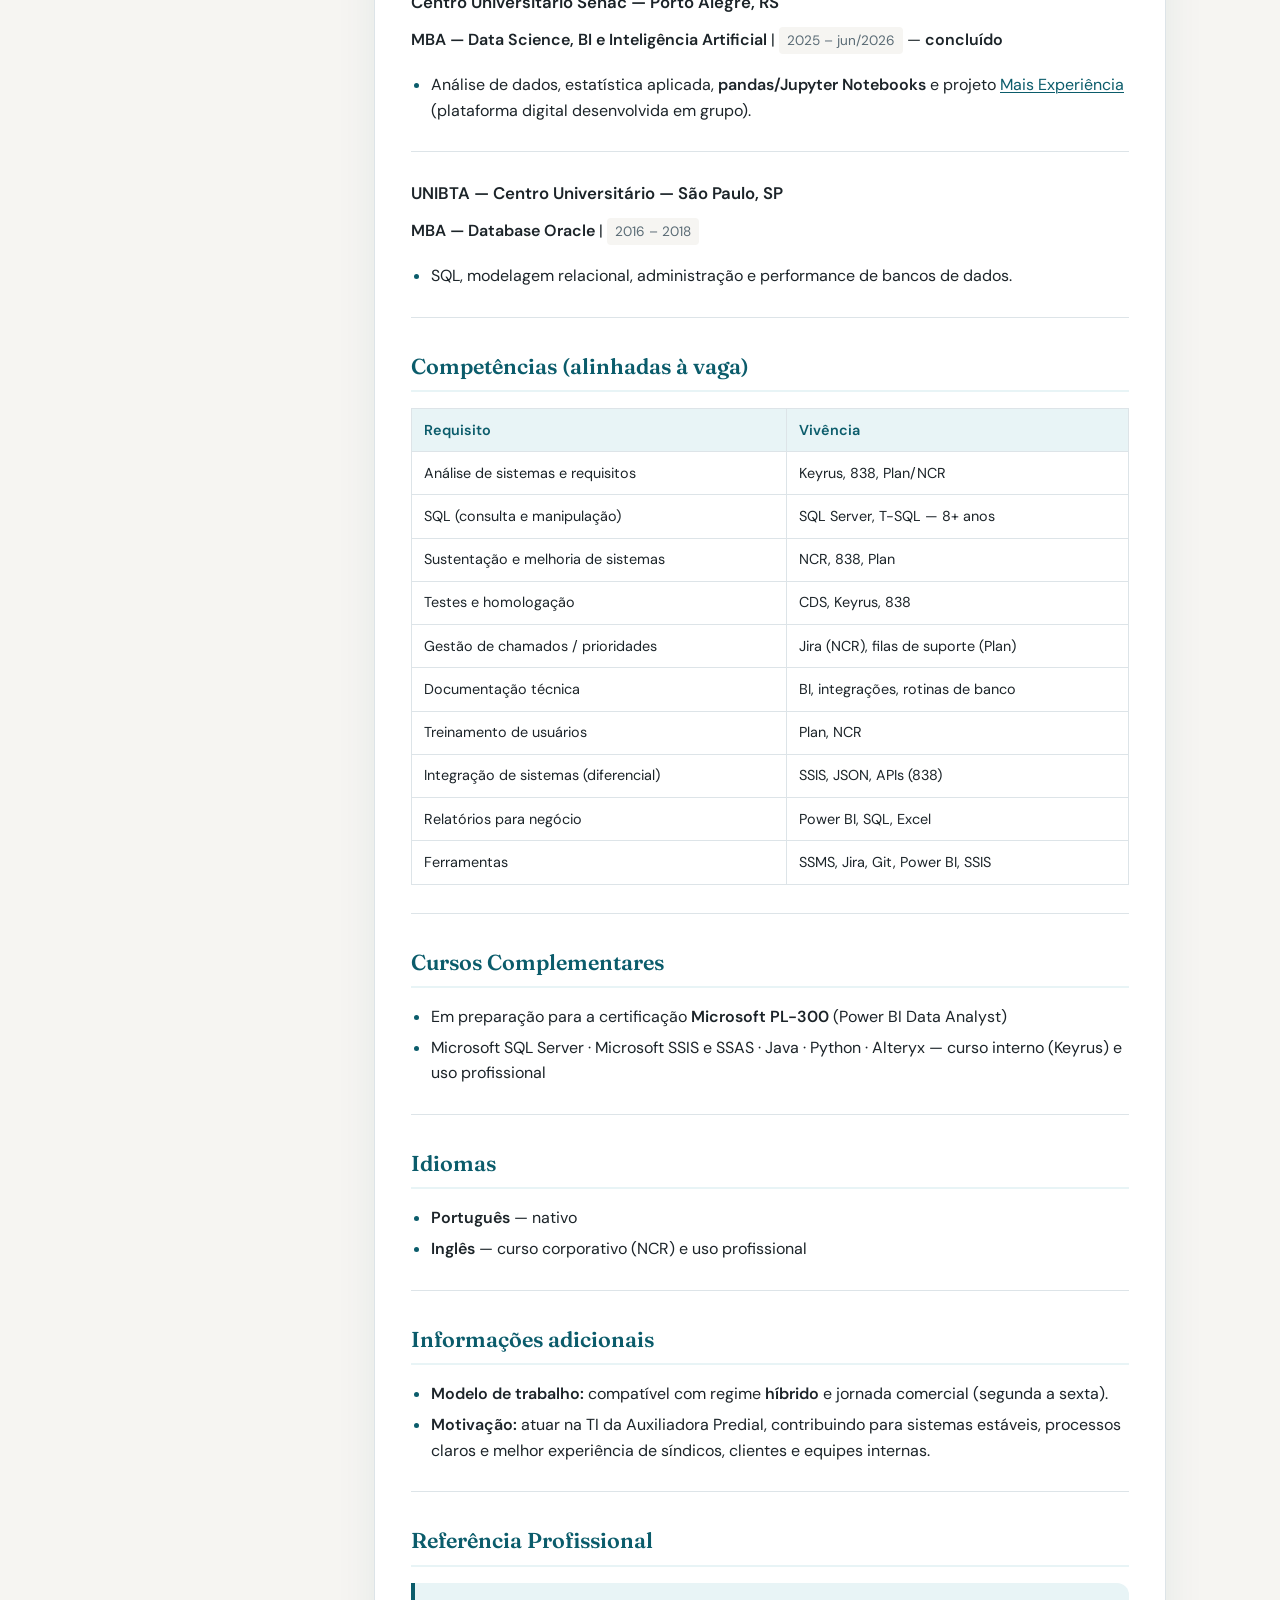
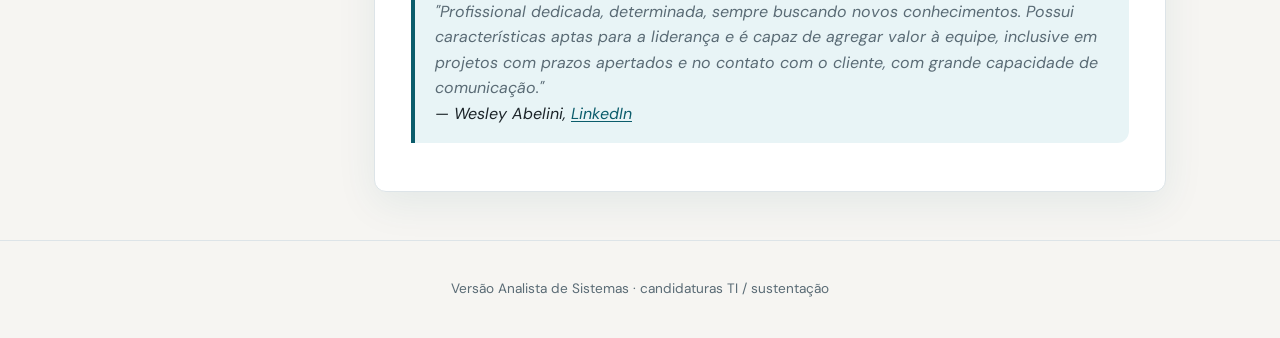
==== commit 10e757b7: "Adiciona preparação para certificação Microsoft PL-300. Co-authored-by: Cursor <cursoragent@cursor.c" ====
--- a/analista-sistemas.html
+++ b/analista-sistemas.html
@@ -184,6 +184,7 @@
 <hr />
 <h2 id="cursos-complementares">Cursos Complementares</h2>
 <ul>
+<li>Em preparação para a certificação <strong>Microsoft PL-300</strong> (Power BI Data Analyst)</li>
 <li>Microsoft SQL Server · Microsoft SSIS e SSAS · Java · Python · Alteryx — curso interno (Keyrus) e uso profissional</li>
 </ul>
 <hr />
